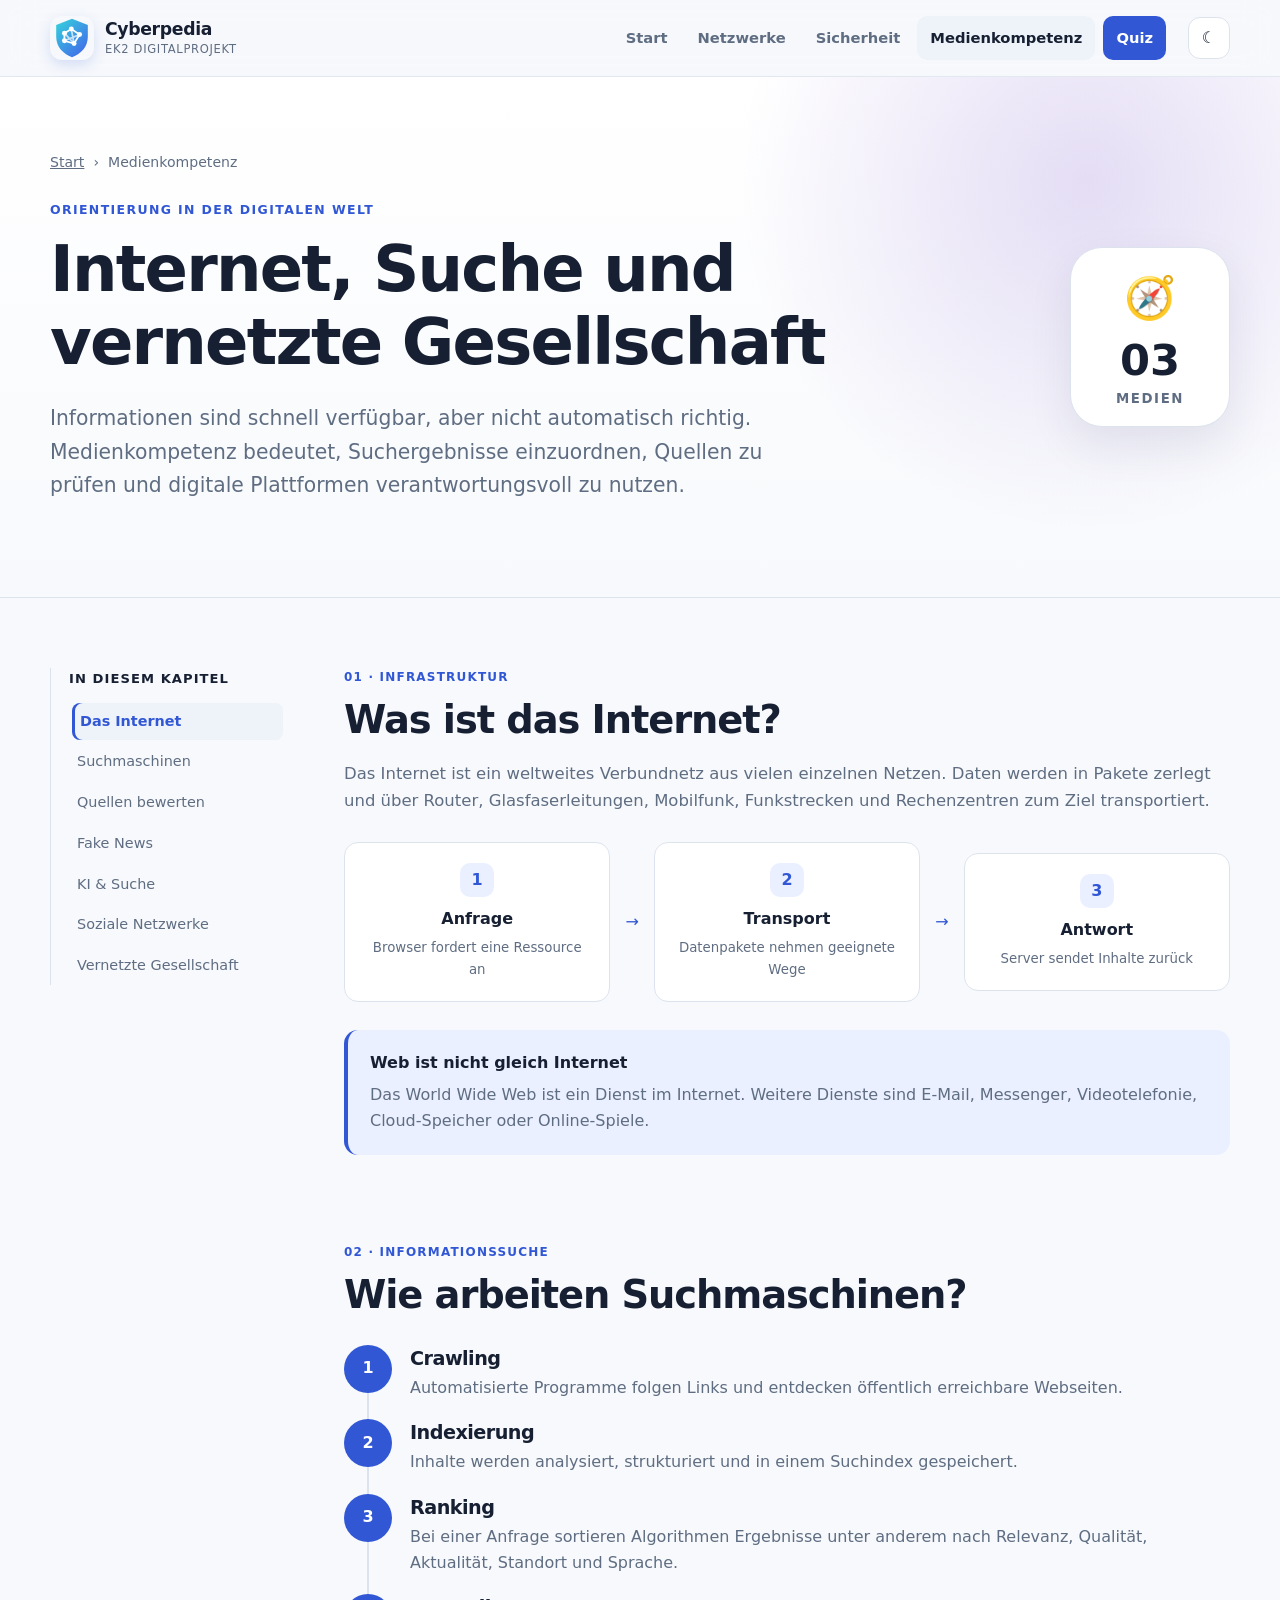
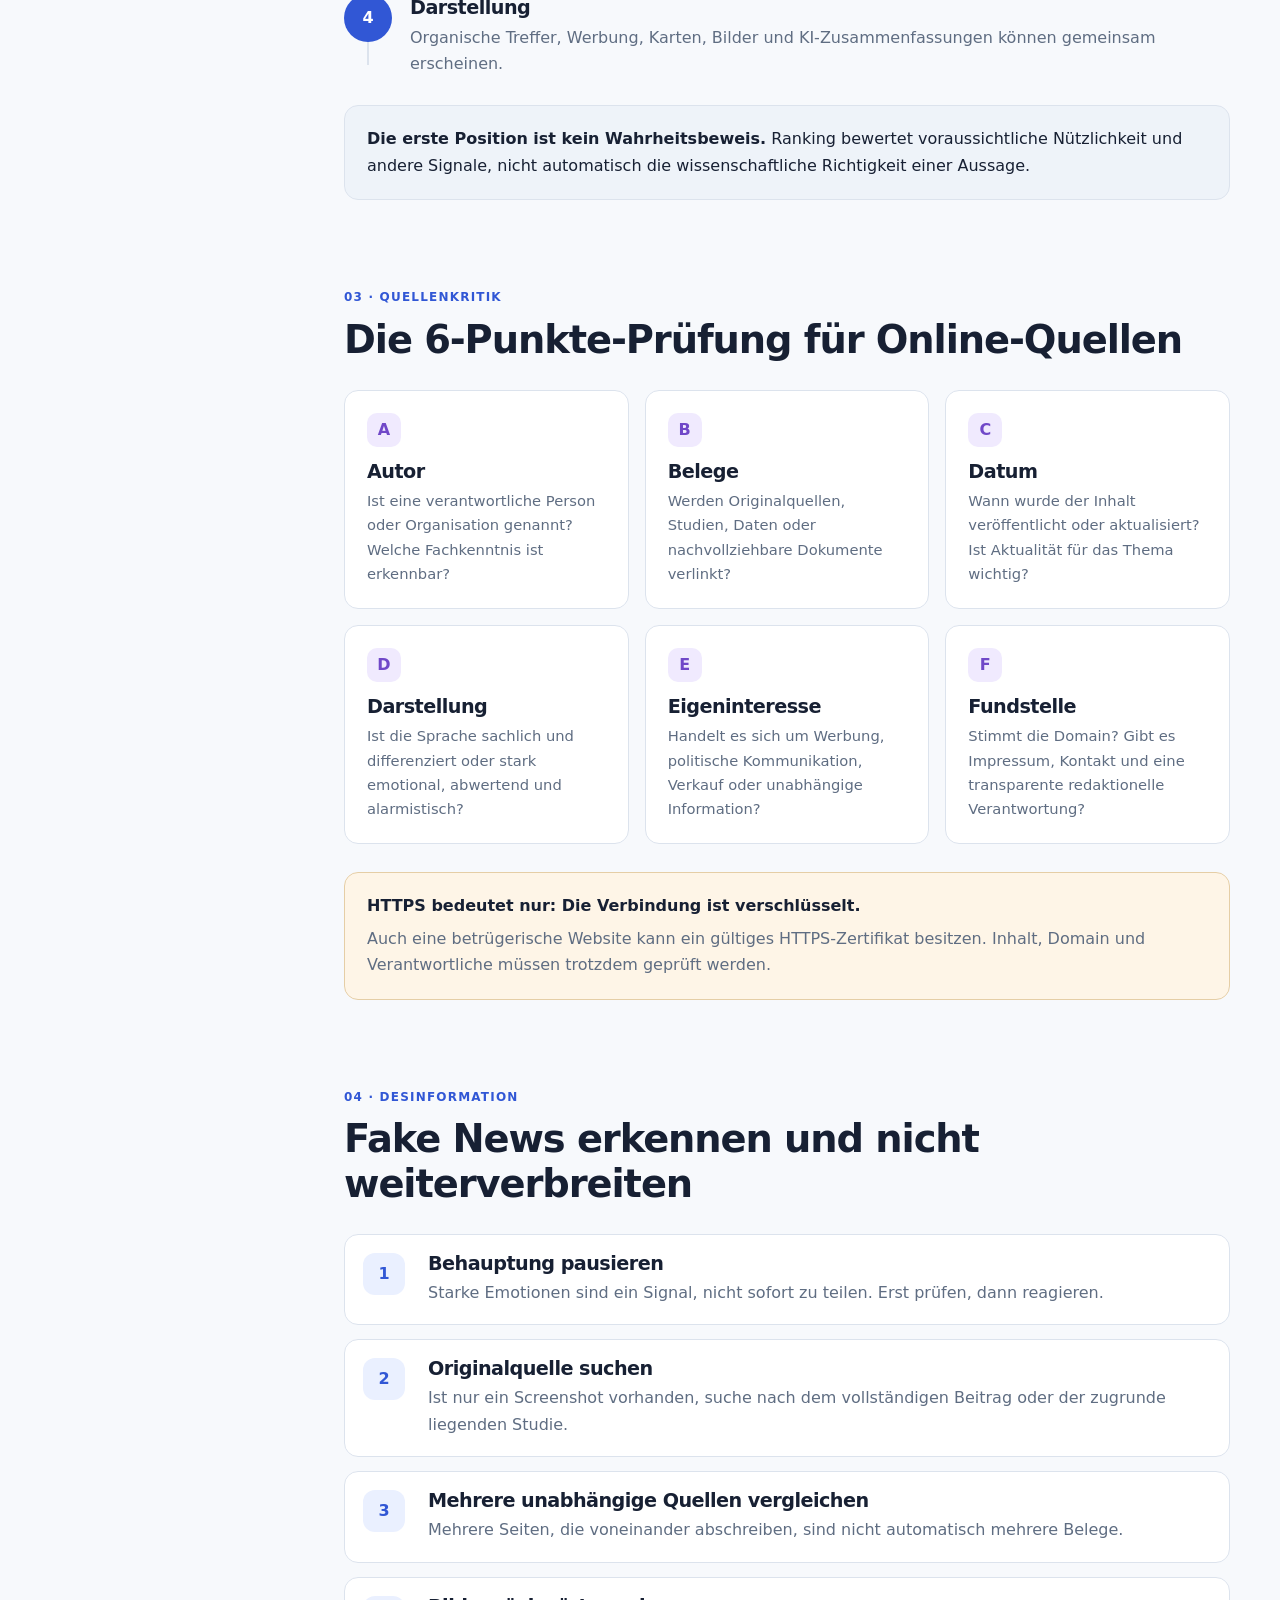
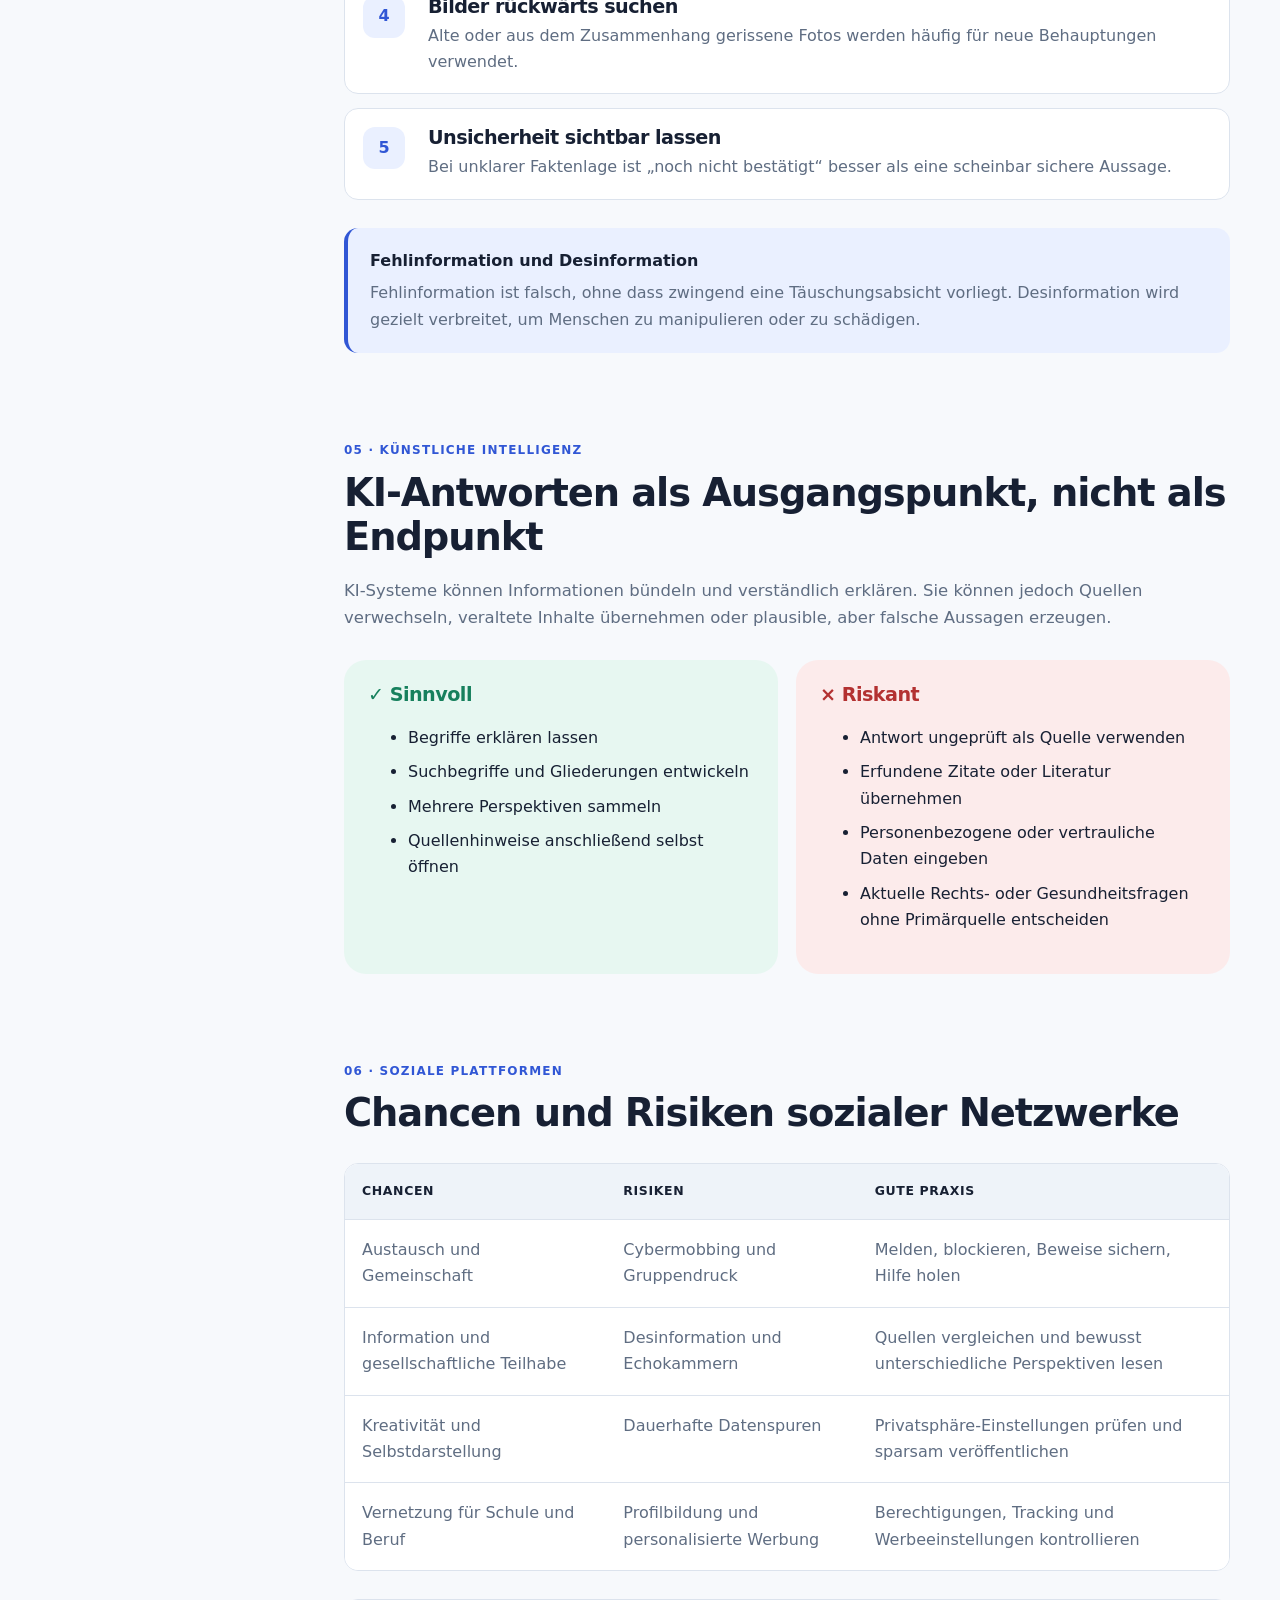
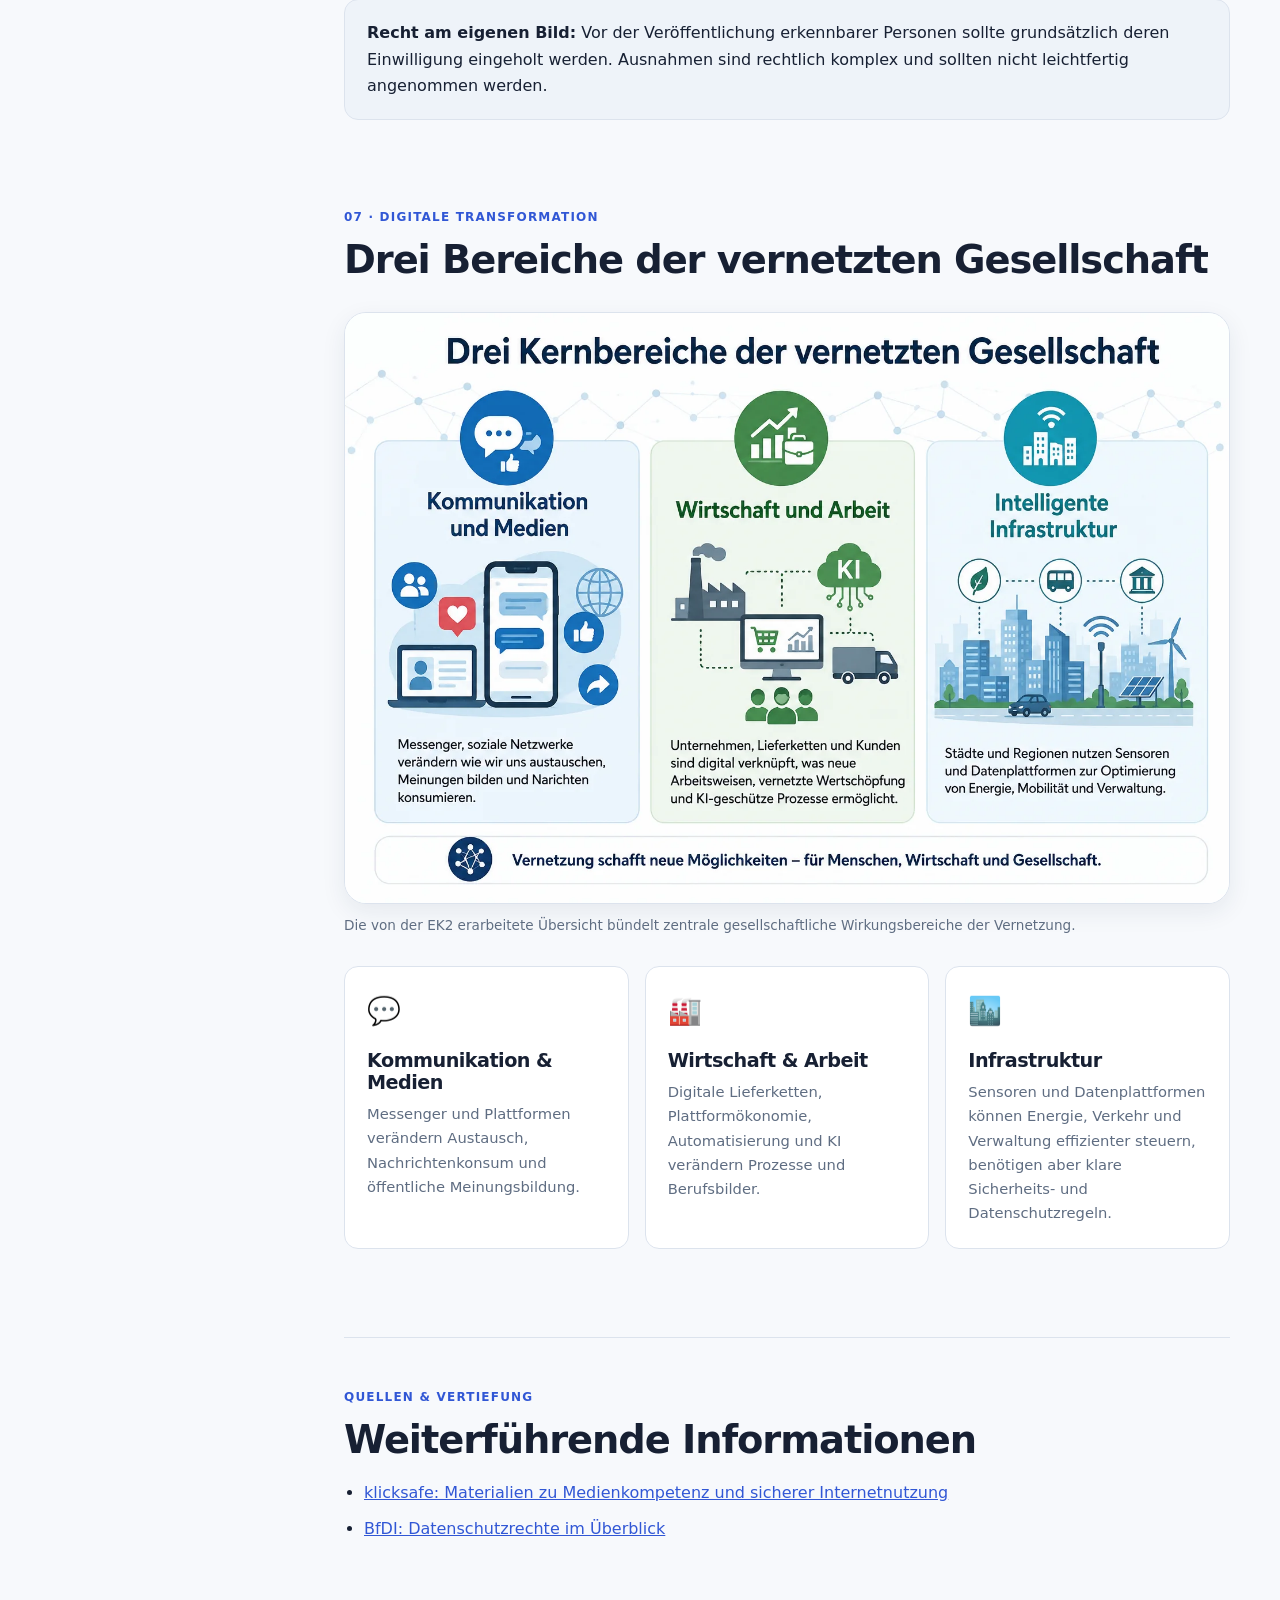
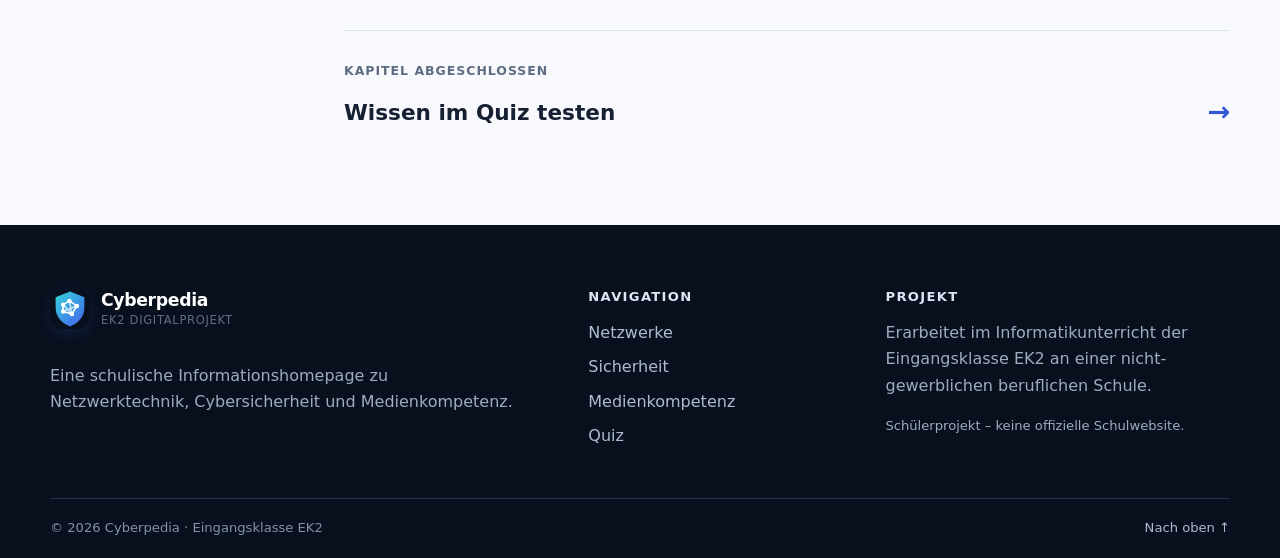
==== medienkompetenz.html @ 6022d5f8 "Cyberpedia EK2 veröffentlichen" ====
<!doctype html><html lang="de"><head><meta charset="utf-8"><meta name="viewport" content="width=device-width, initial-scale=1"><meta name="description" content="Internet und Medienkompetenz: Suchmaschinen verstehen, Quellen prüfen, Fake News erkennen und soziale Netzwerke reflektiert nutzen."><meta name="theme-color" content="#0b1020"><title>Internet & Medienkompetenz | Cyberpedia</title><link rel="canonical" href="https://jakobsawazki.github.io/Cyberpedia-EK2/medienkompetenz.html"><meta property="og:type" content="article"><meta property="og:title" content="Internet & Medienkompetenz | Cyberpedia"><meta property="og:description" content="Suchmaschinen verstehen, Quellen prüfen und digitale Plattformen reflektiert nutzen."><meta property="og:image" content="https://jakobsawazki.github.io/Cyberpedia-EK2/assets/cyberpedia-hero.webp"><meta name="twitter:card" content="summary_large_image"><link rel="icon" href="assets/logo.svg" type="image/svg+xml"><link rel="stylesheet" href="style.css"><script src="script.js" defer></script></head>
<body data-page="medien"><a class="skip-link" href="#main-content">Zum Inhalt springen</a><header class="site-header"><div class="container nav-wrap"><a class="brand" href="index.html" aria-label="Cyberpedia Startseite"><img src="assets/logo.svg" alt="" width="44" height="44"><span><strong>Cyberpedia</strong><small>EK2 Digitalprojekt</small></span></a><button class="nav-toggle" type="button" aria-expanded="false" aria-controls="main-nav"><span class="sr-only">Menü öffnen</span>☰</button><nav id="main-nav" class="main-nav" aria-label="Hauptnavigation"><a href="index.html" data-nav="home">Start</a><a href="netzwerke.html" data-nav="netzwerke">Netzwerke</a><a href="sicherheit.html" data-nav="sicherheit">Sicherheit</a><a href="medienkompetenz.html" data-nav="medien">Medienkompetenz</a><a class="nav-quiz" href="quiz.html" data-nav="quiz">Quiz</a></nav><button class="theme-toggle" type="button" aria-label="Darstellung wechseln" title="Hell/Dunkel umschalten">◐</button></div></header>
<main id="main-content"><section class="page-hero hero-media"><div class="container page-hero-grid"><div><p class="breadcrumbs"><a href="index.html">Start</a><span>›</span>Medienkompetenz</p><p class="eyebrow">Orientierung in der digitalen Welt</p><h1>Internet, Suche und vernetzte Gesellschaft</h1><p class="lead">Informationen sind schnell verfügbar, aber nicht automatisch richtig. Medienkompetenz bedeutet, Suchergebnisse einzuordnen, Quellen zu prüfen und digitale Plattformen verantwortungsvoll zu nutzen.</p></div><div class="chapter-badge" aria-hidden="true"><span>🧭</span><strong>03</strong><small>Medien</small></div></div></section>
<div class="container chapter-layout"><aside class="toc" aria-label="Inhaltsverzeichnis"><strong>In diesem Kapitel</strong><a href="#internet">Das Internet</a><a href="#suchmaschinen">Suchmaschinen</a><a href="#bewerten">Quellen bewerten</a><a href="#fakenews">Fake News</a><a href="#ki-suche">KI & Suche</a><a href="#netzwerke">Soziale Netzwerke</a><a href="#gesellschaft">Vernetzte Gesellschaft</a></aside>
<div class="chapter-content">
<section id="internet" class="content-section"><p class="section-number">01 · Infrastruktur</p><h2>Was ist das Internet?</h2><p>Das Internet ist ein weltweites Verbundnetz aus vielen einzelnen Netzen. Daten werden in Pakete zerlegt und über Router, Glasfaserleitungen, Mobilfunk, Funkstrecken und Rechenzentren zum Ziel transportiert.</p><div class="flow"><div><span>1</span><strong>Anfrage</strong><small>Browser fordert eine Ressource an</small></div><i>→</i><div><span>2</span><strong>Transport</strong><small>Datenpakete nehmen geeignete Wege</small></div><i>→</i><div><span>3</span><strong>Antwort</strong><small>Server sendet Inhalte zurück</small></div></div><div class="definition"><strong>Web ist nicht gleich Internet</strong><p>Das World Wide Web ist ein Dienst im Internet. Weitere Dienste sind E-Mail, Messenger, Videotelefonie, Cloud-Speicher oder Online-Spiele.</p></div></section>
<section id="suchmaschinen" class="content-section"><p class="section-number">02 · Informationssuche</p><h2>Wie arbeiten Suchmaschinen?</h2><div class="timeline"><article><span>1</span><div><h3>Crawling</h3><p>Automatisierte Programme folgen Links und entdecken öffentlich erreichbare Webseiten.</p></div></article><article><span>2</span><div><h3>Indexierung</h3><p>Inhalte werden analysiert, strukturiert und in einem Suchindex gespeichert.</p></div></article><article><span>3</span><div><h3>Ranking</h3><p>Bei einer Anfrage sortieren Algorithmen Ergebnisse unter anderem nach Relevanz, Qualität, Aktualität, Standort und Sprache.</p></div></article><article><span>4</span><div><h3>Darstellung</h3><p>Organische Treffer, Werbung, Karten, Bilder und KI-Zusammenfassungen können gemeinsam erscheinen.</p></div></article></div><div class="note"><strong>Die erste Position ist kein Wahrheitsbeweis.</strong> Ranking bewertet voraussichtliche Nützlichkeit und andere Signale, nicht automatisch die wissenschaftliche Richtigkeit einer Aussage.</div></section>
<section id="bewerten" class="content-section"><p class="section-number">03 · Quellenkritik</p><h2>Die 6‑Punkte-Prüfung für Online-Quellen</h2><div class="evaluation-grid"><article><span>A</span><h3>Autor</h3><p>Ist eine verantwortliche Person oder Organisation genannt? Welche Fachkenntnis ist erkennbar?</p></article><article><span>B</span><h3>Belege</h3><p>Werden Originalquellen, Studien, Daten oder nachvollziehbare Dokumente verlinkt?</p></article><article><span>C</span><h3>Datum</h3><p>Wann wurde der Inhalt veröffentlicht oder aktualisiert? Ist Aktualität für das Thema wichtig?</p></article><article><span>D</span><h3>Darstellung</h3><p>Ist die Sprache sachlich und differenziert oder stark emotional, abwertend und alarmistisch?</p></article><article><span>E</span><h3>Eigeninteresse</h3><p>Handelt es sich um Werbung, politische Kommunikation, Verkauf oder unabhängige Information?</p></article><article><span>F</span><h3>Fundstelle</h3><p>Stimmt die Domain? Gibt es Impressum, Kontakt und eine transparente redaktionelle Verantwortung?</p></article></div><div class="warning"><strong>HTTPS bedeutet nur: Die Verbindung ist verschlüsselt.</strong><p>Auch eine betrügerische Website kann ein gültiges HTTPS-Zertifikat besitzen. Inhalt, Domain und Verantwortliche müssen trotzdem geprüft werden.</p></div></section>
<section id="fakenews" class="content-section"><p class="section-number">04 · Desinformation</p><h2>Fake News erkennen und nicht weiterverbreiten</h2><div class="checklist numbered"><article><span>1</span><div><h3>Behauptung pausieren</h3><p>Starke Emotionen sind ein Signal, nicht sofort zu teilen. Erst prüfen, dann reagieren.</p></div></article><article><span>2</span><div><h3>Originalquelle suchen</h3><p>Ist nur ein Screenshot vorhanden, suche nach dem vollständigen Beitrag oder der zugrunde liegenden Studie.</p></div></article><article><span>3</span><div><h3>Mehrere unabhängige Quellen vergleichen</h3><p>Mehrere Seiten, die voneinander abschreiben, sind nicht automatisch mehrere Belege.</p></div></article><article><span>4</span><div><h3>Bilder rückwärts suchen</h3><p>Alte oder aus dem Zusammenhang gerissene Fotos werden häufig für neue Behauptungen verwendet.</p></div></article><article><span>5</span><div><h3>Unsicherheit sichtbar lassen</h3><p>Bei unklarer Faktenlage ist „noch nicht bestätigt“ besser als eine scheinbar sichere Aussage.</p></div></article></div><div class="definition"><strong>Fehlinformation und Desinformation</strong><p>Fehlinformation ist falsch, ohne dass zwingend eine Täuschungsabsicht vorliegt. Desinformation wird gezielt verbreitet, um Menschen zu manipulieren oder zu schädigen.</p></div></section>
<section id="ki-suche" class="content-section"><p class="section-number">05 · Künstliche Intelligenz</p><h2>KI-Antworten als Ausgangspunkt, nicht als Endpunkt</h2><p>KI-Systeme können Informationen bündeln und verständlich erklären. Sie können jedoch Quellen verwechseln, veraltete Inhalte übernehmen oder plausible, aber falsche Aussagen erzeugen.</p><div class="do-dont"><article class="do"><h3>✓ Sinnvoll</h3><ul><li>Begriffe erklären lassen</li><li>Suchbegriffe und Gliederungen entwickeln</li><li>Mehrere Perspektiven sammeln</li><li>Quellenhinweise anschließend selbst öffnen</li></ul></article><article class="dont"><h3>× Riskant</h3><ul><li>Antwort ungeprüft als Quelle verwenden</li><li>Erfundene Zitate oder Literatur übernehmen</li><li>Personenbezogene oder vertrauliche Daten eingeben</li><li>Aktuelle Rechts- oder Gesundheitsfragen ohne Primärquelle entscheiden</li></ul></article></div></section>
<section id="netzwerke" class="content-section"><p class="section-number">06 · Soziale Plattformen</p><h2>Chancen und Risiken sozialer Netzwerke</h2><div class="comparison-table-wrap"><table class="comparison-table"><thead><tr><th>Chancen</th><th>Risiken</th><th>Gute Praxis</th></tr></thead><tbody><tr><td>Austausch und Gemeinschaft</td><td>Cybermobbing und Gruppendruck</td><td>Melden, blockieren, Beweise sichern, Hilfe holen</td></tr><tr><td>Information und gesellschaftliche Teilhabe</td><td>Desinformation und Echokammern</td><td>Quellen vergleichen und bewusst unterschiedliche Perspektiven lesen</td></tr><tr><td>Kreativität und Selbstdarstellung</td><td>Dauerhafte Datenspuren</td><td>Privatsphäre-Einstellungen prüfen und sparsam veröffentlichen</td></tr><tr><td>Vernetzung für Schule und Beruf</td><td>Profilbildung und personalisierte Werbung</td><td>Berechtigungen, Tracking und Werbeeinstellungen kontrollieren</td></tr></tbody></table></div><div class="note"><strong>Recht am eigenen Bild:</strong> Vor der Veröffentlichung erkennbarer Personen sollte grundsätzlich deren Einwilligung eingeholt werden. Ausnahmen sind rechtlich komplex und sollten nicht leichtfertig angenommen werden.</div></section>
<section id="gesellschaft" class="content-section"><p class="section-number">07 · Digitale Transformation</p><h2>Drei Bereiche der vernetzten Gesellschaft</h2><figure class="content-image"><picture><source srcset="assets/kernbereiche.webp" type="image/webp"><img src="assets/kernbereiche.png" alt="Infografik zu Kommunikation und Medien, Wirtschaft und Arbeit sowie intelligenter Infrastruktur" width="1536" height="1024" loading="lazy"></picture><figcaption>Die von der EK2 erarbeitete Übersicht bündelt zentrale gesellschaftliche Wirkungsbereiche der Vernetzung.</figcaption></figure><div class="info-grid three"><article class="info-card"><span>💬</span><h3>Kommunikation & Medien</h3><p>Messenger und Plattformen verändern Austausch, Nachrichtenkonsum und öffentliche Meinungsbildung.</p></article><article class="info-card"><span>🏭</span><h3>Wirtschaft & Arbeit</h3><p>Digitale Lieferketten, Plattformökonomie, Automatisierung und KI verändern Prozesse und Berufsbilder.</p></article><article class="info-card"><span>🏙️</span><h3>Infrastruktur</h3><p>Sensoren und Datenplattformen können Energie, Verkehr und Verwaltung effizienter steuern, benötigen aber klare Sicherheits- und Datenschutzregeln.</p></article></div></section>
<section class="content-section sources-section"><p class="section-number">Quellen & Vertiefung</p><h2>Weiterführende Informationen</h2><ul class="source-list"><li><a href="https://www.klicksafe.de/" target="_blank" rel="noopener">klicksafe: Materialien zu Medienkompetenz und sicherer Internetnutzung</a></li><li><a href="https://www.bfdi.bund.de/DE/Buerger/Basiswissen/Betroffenenrechte/BetroffenenRechte_node.html" target="_blank" rel="noopener">BfDI: Datenschutzrechte im Überblick</a></li></ul></section>
<nav class="chapter-next" aria-label="Lernabschluss"><span>Kapitel abgeschlossen</span><a href="quiz.html"><strong>Wissen im Quiz testen</strong><b>→</b></a></nav>
</div></div></main>
<footer class="site-footer"><div class="container footer-grid"><div><a class="brand footer-brand" href="index.html"><img src="assets/logo.svg" alt="" width="40" height="40"><span><strong>Cyberpedia</strong><small>EK2 Digitalprojekt</small></span></a><p>Eine schulische Informationshomepage zu Netzwerktechnik, Cybersicherheit und Medienkompetenz.</p></div><div><h2>Navigation</h2><a href="netzwerke.html">Netzwerke</a><a href="sicherheit.html">Sicherheit</a><a href="medienkompetenz.html">Medienkompetenz</a><a href="quiz.html">Quiz</a></div><div><h2>Projekt</h2><p>Erarbeitet im Informatikunterricht der Eingangsklasse EK2 an einer nicht-gewerblichen beruflichen Schule.</p><p class="footer-note">Schülerprojekt – keine offizielle Schulwebsite.</p></div></div><div class="container footer-bottom"><span>© 2026 Cyberpedia · Eingangsklasse EK2</span><a href="#main-content">Nach oben ↑</a></div></footer></body></html>
---- style.css ----
:root {
  color-scheme: light;
  --bg: #f7f9fc;
  --surface: #ffffff;
  --surface-2: #eef3f9;
  --surface-3: #e5ebf4;
  --text: #172033;
  --muted: #5f6d82;
  --line: #dce3ed;
  --brand: #3157d5;
  --brand-2: #18a7b5;
  --brand-soft: #eaf0ff;
  --green: #16805d;
  --green-soft: #e7f7f1;
  --violet: #7048c8;
  --violet-soft: #f0eafe;
  --orange: #b35b0d;
  --red: #b33131;
  --shadow: 0 18px 45px rgba(31, 48, 82, .09);
  --shadow-sm: 0 8px 24px rgba(31, 48, 82, .08);
  --shadow-lg: 0 30px 80px rgba(22, 39, 76, .18);
  --radius: 22px;
  --radius-sm: 14px;
  --container: 1180px;
  --ease-out: cubic-bezier(.2, .8, .2, 1);
}

:root[data-theme="dark"] {
  color-scheme: dark;
  --bg: #0c1220;
  --surface: #121b2c;
  --surface-2: #172235;
  --surface-3: #223047;
  --text: #edf3ff;
  --muted: #a9b6ca;
  --line: #2b3950;
  --brand: #7f9cff;
  --brand-2: #5ad5dc;
  --brand-soft: #1e2a50;
  --green: #64d2a8;
  --green-soft: #15372f;
  --violet: #bb9cf7;
  --violet-soft: #2f2451;
  --orange: #f0a757;
  --red: #ff8585;
  --shadow: 0 18px 45px rgba(0, 0, 0, .22);
  --shadow-sm: 0 8px 24px rgba(0, 0, 0, .18);
  --shadow-lg: 0 30px 80px rgba(0, 0, 0, .38);
}

* { box-sizing: border-box; }
html { scroll-behavior: smooth; scroll-padding-top: 96px; }
body { margin: 0; overflow-x: hidden; font-family: Inter, ui-sans-serif, system-ui, -apple-system, BlinkMacSystemFont, "Segoe UI", sans-serif; background: var(--bg); color: var(--text); line-height: 1.65; }
::selection { background: color-mix(in srgb, var(--brand) 24%, transparent); }
img { max-width: 100%; height: auto; }
a { color: var(--brand); }
button, input, select { font: inherit; }
button { color: inherit; }
:where(a, button, input, select):focus-visible { outline: 3px solid color-mix(in srgb, var(--brand) 55%, white); outline-offset: 3px; }
.container { width: min(calc(100% - 40px), var(--container)); margin-inline: auto; }
.sr-only { position: absolute; width: 1px; height: 1px; padding: 0; margin: -1px; overflow: hidden; clip: rect(0, 0, 0, 0); white-space: nowrap; border: 0; }
.skip-link { position: fixed; left: 16px; top: 12px; z-index: 1000; background: var(--text); color: var(--bg); padding: 10px 14px; border-radius: 9px; transform: translateY(-160%); transition: transform .2s; }
.skip-link:focus { transform: translateY(0); }

.site-header { position: sticky; top: 0; z-index: 50; background: color-mix(in srgb, var(--bg) 86%, transparent); backdrop-filter: blur(16px); border-bottom: 1px solid color-mix(in srgb, var(--line) 78%, transparent); transition: box-shadow .3s var(--ease-out), background .3s; }
.site-header.scrolled { background: color-mix(in srgb, var(--bg) 94%, transparent); box-shadow: 0 8px 30px rgba(18, 33, 64, .08); }
.nav-wrap { min-height: 76px; display: flex; align-items: center; gap: 22px; }
.brand { display: inline-flex; align-items: center; gap: 11px; color: var(--text); text-decoration: none; flex-shrink: 0; }
.brand img { border-radius: 12px; box-shadow: 0 5px 14px rgba(49, 87, 213, .18); transition: transform .35s var(--ease-out), box-shadow .35s; }
.brand:hover img { transform: rotate(-5deg) scale(1.07); box-shadow: 0 9px 22px rgba(49, 87, 213, .28); }
.brand span { display: grid; line-height: 1.08; }
.brand strong { font-size: 1.08rem; letter-spacing: -.02em; }
.brand small { color: var(--muted); margin-top: 4px; font-size: .72rem; letter-spacing: .06em; text-transform: uppercase; }
.main-nav { margin-left: auto; display: flex; align-items: center; gap: 4px; }
.main-nav a { color: var(--muted); text-decoration: none; font-weight: 700; font-size: .92rem; padding: 10px 13px; border-radius: 10px; transition: color .2s, background .2s, transform .2s var(--ease-out); }
.main-nav a:hover { transform: translateY(-1px); }
.main-nav a:hover, .main-nav a.active { background: var(--surface-2); color: var(--text); }
.main-nav .nav-quiz { background: var(--brand); color: white; margin-left: 4px; }
.main-nav .nav-quiz:hover, .main-nav .nav-quiz.active { background: color-mix(in srgb, var(--brand) 86%, black); color: white; }
.theme-toggle, .nav-toggle { width: 42px; height: 42px; border: 1px solid var(--line); background: var(--surface); border-radius: 12px; cursor: pointer; display: grid; place-items: center; transition: transform .22s var(--ease-out), border-color .22s, box-shadow .22s; }
.theme-toggle:hover, .nav-toggle:hover { border-color: var(--brand); transform: translateY(-2px) rotate(3deg); box-shadow: var(--shadow-sm); }
.nav-toggle { display: none; }
.reading-progress { position: fixed; inset: 0 0 auto; height: 3px; z-index: 100; pointer-events: none; background: transparent; }
.reading-progress span { display: block; width: 0; height: 100%; background: linear-gradient(90deg, var(--brand-2), var(--brand), var(--violet)); box-shadow: 0 0 10px color-mix(in srgb, var(--brand) 55%, transparent); }

.hero { position: relative; overflow: hidden; padding: 92px 0 86px; background: radial-gradient(circle at 75% 30%, color-mix(in srgb, var(--brand-2) 17%, transparent), transparent 34%), radial-gradient(circle at 18% 15%, color-mix(in srgb, var(--brand) 14%, transparent), transparent 30%); }
.hero::after { content: ""; position: absolute; inset: auto -8% -200px; height: 310px; background: var(--surface); border-radius: 50% 50% 0 0 / 22% 22% 0 0; opacity: .55; pointer-events: none; }
.hero-grid { display: grid; grid-template-columns: 1.1fr .9fr; gap: 70px; align-items: center; position: relative; z-index: 1; }
.eyebrow { margin: 0 0 12px; color: var(--brand); font-weight: 800; text-transform: uppercase; letter-spacing: .11em; font-size: .78rem; }
h1, h2, h3 { line-height: 1.15; margin-top: 0; letter-spacing: -.028em; }
h1 { font-size: clamp(2.65rem, 5vw, 5.2rem); margin-bottom: 22px; }
h2 { font-size: clamp(2rem, 3.3vw, 3.35rem); margin-bottom: 18px; }
h3 { font-size: 1.2rem; }
.lead { font-size: clamp(1.08rem, 1.7vw, 1.27rem); color: var(--muted); max-width: 720px; }
.button-row { display: flex; flex-wrap: wrap; gap: 12px; margin-top: 30px; }
.button-row.centered { justify-content: center; }
.button { position: relative; isolation: isolate; overflow: hidden; display: inline-flex; align-items: center; justify-content: center; min-height: 48px; padding: 12px 20px; border-radius: 12px; border: 1px solid transparent; text-decoration: none; font-weight: 800; cursor: pointer; transition: transform .25s var(--ease-out), box-shadow .25s, background .25s, border-color .25s; }
.button::before { content: ""; position: absolute; inset: -2px; z-index: 0; pointer-events: none; background: linear-gradient(110deg, transparent 25%, rgba(255,255,255,.32) 45%, transparent 65%); transform: translateX(-120%); transition: transform .65s var(--ease-out); }
.button:hover { transform: translateY(-3px) scale(1.015); }
.button:hover::before { transform: translateX(120%); }
.button.primary { background: var(--brand); color: white; box-shadow: 0 10px 24px color-mix(in srgb, var(--brand) 25%, transparent); }
.button.primary:hover { box-shadow: 0 16px 34px color-mix(in srgb, var(--brand) 34%, transparent); }
.button.secondary { background: var(--surface); color: var(--text); border-color: var(--line); }
.button.secondary:hover { border-color: color-mix(in srgb, var(--brand) 50%, var(--line)); box-shadow: var(--shadow-sm); }
.button.large { min-width: 220px; min-height: 54px; }
.hero-facts { display: flex; gap: 24px; list-style: none; padding: 0; margin: 40px 0 0; }
.hero-facts li { display: grid; border-left: 2px solid var(--line); padding-left: 14px; }
.hero-facts strong { font-size: 1.45rem; }
.hero-facts span { color: var(--muted); font-size: .82rem; }
.hero-photo { min-height: 500px; aspect-ratio: 4 / 5; position: relative; margin: 0; border-radius: 34px; overflow: visible; background: #0d1730; box-shadow: var(--shadow-lg); transform: rotate(1.5deg); }
.hero-photo::before { content: ""; position: absolute; inset: 12px -12px -12px 12px; z-index: -1; border-radius: inherit; border: 1px solid color-mix(in srgb, var(--brand) 28%, var(--line)); }
.hero-photo img { width: 100%; height: 100%; display: block; object-fit: cover; object-position: 61% center; border-radius: inherit; filter: saturate(.92) contrast(1.03); transition: transform .8s var(--ease-out), filter .5s; }
.hero-photo:hover img { transform: scale(1.035); filter: saturate(1) contrast(1.04); }
.photo-glow { position: absolute; inset: 0; border-radius: inherit; background: linear-gradient(180deg, transparent 56%, rgba(7, 17, 38, .72)), linear-gradient(90deg, rgba(14, 29, 66, .22), transparent 45%); pointer-events: none; }
.visual-card { position: absolute; z-index: 3; background: color-mix(in srgb, var(--surface) 91%, transparent); backdrop-filter: blur(13px); border: 1px solid color-mix(in srgb, white 32%, var(--line)); border-radius: 14px; padding: 12px 16px; font-weight: 800; box-shadow: var(--shadow-sm); display: flex; align-items: center; gap: 8px; animation: float-card 5s var(--ease-out) infinite; }
.visual-card span { font-size: 1.3rem; }
.card-wifi { top: 34px; left: -34px; }.card-lock { right: -34px; top: 43%; animation-delay: -1.8s; }.card-search { bottom: 30px; left: 24px; animation-delay: -3.4s; }
@keyframes float-card { 0%, 100% { transform: translateY(0) rotate(-1deg); } 50% { transform: translateY(-9px) rotate(1deg); } }

.section { padding: 88px 0; }
.section-muted { background: var(--surface-2); }
.section-heading { max-width: 760px; margin-bottom: 38px; }
.section-heading > p:last-child { color: var(--muted); font-size: 1.06rem; }
.section-heading.compact { max-width: none; }
.feature-grid { display: grid; grid-template-columns: repeat(3, 1fr); gap: 22px; }
.feature-card { position: relative; overflow: hidden; min-height: 330px; display: flex; flex-direction: column; padding: 28px; background: var(--surface); border: 1px solid var(--line); border-radius: var(--radius); color: var(--text); text-decoration: none; box-shadow: var(--shadow-sm); transition: transform .32s var(--ease-out), box-shadow .32s, border-color .32s; }
.feature-card::before { content: ""; position: absolute; width: 160px; height: 160px; border-radius: 50%; right: -70px; top: -75px; background: var(--card-soft); }
.feature-card::after { content: ""; position: absolute; inset: 0; background: linear-gradient(120deg, transparent 30%, color-mix(in srgb, var(--card-accent) 8%, transparent), transparent 70%); transform: translateX(-100%); transition: transform .7s var(--ease-out); pointer-events: none; }
.feature-card:hover { transform: translateY(-9px); box-shadow: var(--shadow-lg); border-color: var(--card-accent); }
.feature-card:hover::after { transform: translateX(100%); }
.accent-blue { --card-accent: var(--brand); --card-soft: var(--brand-soft); }.accent-green { --card-accent: var(--green); --card-soft: var(--green-soft); }.accent-violet { --card-accent: var(--violet); --card-soft: var(--violet-soft); }
.feature-icon { width: 58px; height: 58px; border-radius: 16px; display: grid; place-items: center; font-size: 1.75rem; background: var(--card-soft); margin-bottom: 34px; transition: transform .35s var(--ease-out); }
.feature-card:hover .feature-icon { transform: rotate(-6deg) scale(1.1); }
.card-kicker { color: var(--card-accent); font-weight: 800; text-transform: uppercase; font-size: .72rem; letter-spacing: .08em; margin: 0 0 8px; }
.feature-card h3 { font-size: 1.55rem; margin-bottom: 12px; }
.feature-card p:not(.card-kicker) { color: var(--muted); }
.card-link { margin-top: auto; font-weight: 800; color: var(--card-accent); transition: transform .3s var(--ease-out); }
.feature-card:hover .card-link { transform: translateX(6px); }
.split-grid { display: grid; grid-template-columns: 1.25fr .75fr; gap: 60px; align-items: center; }
.steps { list-style: none; margin: 34px 0 0; padding: 0; display: grid; gap: 24px; }
.steps li { display: grid; grid-template-columns: 58px 1fr; gap: 18px; align-items: start; }
.steps li > span { width: 50px; height: 50px; display: grid; place-items: center; border-radius: 14px; background: var(--surface); color: var(--brand); font-weight: 900; box-shadow: var(--shadow-sm); }
.steps strong { font-size: 1.05rem; }
.steps p { margin: 4px 0 0; color: var(--muted); }
.callout { background: linear-gradient(145deg, var(--brand), #183eaa); color: white; padding: 34px; border-radius: var(--radius); box-shadow: 0 24px 55px rgba(49, 87, 213, .24); }
.callout-icon { font-size: 2rem; }.callout h3 { font-size: 1.7rem; margin: 18px 0 12px; }.callout p { color: rgba(255,255,255,.84); }.callout a { color: white; font-weight: 800; }
.search-field { max-width: 670px; display: flex; gap: 10px; align-items: center; background: var(--surface); border: 1px solid var(--line); border-radius: 15px; padding: 0 16px; box-shadow: var(--shadow-sm); margin-bottom: 26px; }
.search-field input { width: 100%; height: 54px; border: 0; outline: 0; background: transparent; color: var(--text); }
.glossary-grid { display: grid; grid-template-columns: repeat(3, 1fr); gap: 18px; }
.glossary-card { background: var(--surface); border: 1px solid var(--line); border-radius: var(--radius-sm); padding: 22px; transition: transform .28s var(--ease-out), border-color .28s, box-shadow .28s; }
.glossary-card:hover { transform: translateY(-4px); border-color: color-mix(in srgb, var(--brand) 42%, var(--line)); box-shadow: var(--shadow-sm); }
.glossary-card h3 { margin-bottom: 8px; }.glossary-card p { margin: 0; color: var(--muted); font-size: .93rem; }
.empty-state { color: var(--muted); }

.page-hero { padding: 74px 0; border-bottom: 1px solid var(--line); background: radial-gradient(circle at 85% 20%, var(--hero-soft), transparent 30%), linear-gradient(180deg, var(--surface), var(--bg)); }
.hero-network { --hero-soft: color-mix(in srgb, var(--brand-2) 18%, transparent); }.hero-security { --hero-soft: color-mix(in srgb, var(--green) 18%, transparent); }.hero-media { --hero-soft: color-mix(in srgb, var(--violet) 18%, transparent); }
.page-hero-grid { display: grid; grid-template-columns: 1fr auto; gap: 40px; align-items: center; }
.page-hero h1 { font-size: clamp(2.45rem, 5vw, 4.7rem); max-width: 920px; }
.breadcrumbs { display: flex; align-items: center; gap: 9px; color: var(--muted); font-size: .88rem; margin: 0 0 26px; }.breadcrumbs a { color: var(--muted); }
.chapter-badge { width: 160px; height: 180px; background: var(--surface); border: 1px solid var(--line); border-radius: 32px; box-shadow: var(--shadow); display: grid; place-items: center; align-content: center; }
.chapter-badge span { font-size: 2.6rem; }.chapter-badge strong { font-size: 2.7rem; line-height: 1; margin: 6px 0; }.chapter-badge small { color: var(--muted); text-transform: uppercase; letter-spacing: .12em; font-weight: 800; }
.chapter-layout { display: grid; grid-template-columns: 230px minmax(0, 1fr); gap: 64px; padding-top: 70px; padding-bottom: 90px; }
.toc { position: sticky; top: 108px; align-self: start; display: grid; gap: 3px; border-left: 1px solid var(--line); padding-left: 18px; }
.toc strong { margin-bottom: 10px; font-size: .82rem; text-transform: uppercase; letter-spacing: .08em; }
.toc a { color: var(--muted); text-decoration: none; padding: 7px 8px; border-radius: 8px; font-size: .9rem; transition: color .2s, background .2s, transform .2s var(--ease-out); }.toc a:hover, .toc a.active { color: var(--brand); background: var(--surface-2); transform: translateX(3px); }.toc a.active { font-weight: 800; box-shadow: inset 3px 0 0 var(--brand); }
.chapter-content { min-width: 0; }
.content-section { margin-bottom: 88px; }
.content-section > p:not(.section-number), .content-section > .lead { color: var(--muted); font-size: 1.03rem; }
.content-section h2 { font-size: clamp(1.85rem, 3vw, 3rem); }
.section-number { color: var(--brand); text-transform: uppercase; letter-spacing: .1em; font-size: .75rem; font-weight: 900; margin: 0 0 10px; }
.subheading { margin-top: 34px; }
.info-grid { display: grid; gap: 16px; margin-top: 28px; }.info-grid.three { grid-template-columns: repeat(3, 1fr); }
.info-card { background: var(--surface); border: 1px solid var(--line); border-radius: var(--radius-sm); padding: 22px; transition: transform .28s var(--ease-out), box-shadow .28s, border-color .28s; }.info-card:hover { transform: translateY(-4px); box-shadow: var(--shadow-sm); border-color: color-mix(in srgb, var(--brand) 35%, var(--line)); }.info-card > span { font-size: 1.7rem; }.info-card h3 { margin: 16px 0 8px; }.info-card p { margin: 0; color: var(--muted); font-size: .92rem; }
.definition, .note, .warning { margin-top: 28px; border-radius: var(--radius-sm); padding: 20px 22px; }
.definition { background: var(--brand-soft); border-left: 4px solid var(--brand); }.note { background: var(--surface-2); border: 1px solid var(--line); }.warning { background: color-mix(in srgb, #f5a623 11%, var(--surface)); border: 1px solid color-mix(in srgb, #f5a623 35%, var(--line)); }
.definition p, .note p, .warning p { margin: 6px 0 0; color: var(--muted); }
.comparison-table-wrap { overflow-x: auto; margin-top: 28px; border: 1px solid var(--line); border-radius: var(--radius-sm); }
.comparison-table { width: 100%; border-collapse: collapse; background: var(--surface); min-width: 720px; }
.comparison-table th, .comparison-table td { padding: 17px; border-bottom: 1px solid var(--line); text-align: left; vertical-align: top; }.comparison-table th { background: var(--surface-2); font-size: .78rem; text-transform: uppercase; letter-spacing: .05em; }.comparison-table tr:last-child td { border-bottom: 0; }.comparison-table td { color: var(--muted); }.comparison-table td strong { color: var(--text); display: block; }.comparison-table td small { display: block; margin-top: 3px; }
.material-list { display: grid; gap: 12px; margin-top: 28px; }.material-list article { display: grid; grid-template-columns: 82px 1fr; gap: 18px; padding: 18px; background: var(--surface); border: 1px solid var(--line); border-radius: var(--radius-sm); }.material-list h3 { margin-bottom: 6px; }.material-list p { margin: 0; color: var(--muted); }
.level { align-self: start; text-align: center; padding: 6px 8px; border-radius: 999px; font-weight: 900; text-transform: uppercase; font-size: .68rem; }.level-low { background: var(--green-soft); color: var(--green); }.level-mid { background: color-mix(in srgb, #f6b73c 18%, var(--surface)); color: var(--orange); }.level-high { background: color-mix(in srgb, #e35656 14%, var(--surface)); color: var(--red); }

.simulator-card { background: var(--surface); border: 1px solid var(--line); border-radius: var(--radius); padding: 30px; box-shadow: var(--shadow); }
.sim-header { display: flex; justify-content: space-between; gap: 20px; align-items: start; margin-bottom: 26px; }.sim-header h2 { margin-bottom: 8px; }.sim-header p:last-child { color: var(--muted); margin-bottom: 0; }.sim-label { background: var(--green-soft); color: var(--green); padding: 7px 11px; border-radius: 999px; font-size: .72rem; font-weight: 900; white-space: nowrap; }
.sim-grid { display: grid; grid-template-columns: 350px 1fr; gap: 28px; }.sim-controls-panel { background: var(--surface-2); border-radius: var(--radius-sm); padding: 20px; display: grid; gap: 18px; }.sim-controls-panel label, .range-grid label { display: grid; gap: 8px; font-weight: 800; font-size: .9rem; }.sim-controls-panel select, .range-grid select { width: 100%; border: 1px solid var(--line); background: var(--surface); color: var(--text); border-radius: 10px; padding: 10px 12px; }.sim-controls-panel input[type="range"], .range-grid input[type="range"] { width: 100%; accent-color: var(--brand); }.sim-controls-panel output, .range-grid output { color: var(--brand); font-weight: 900; }
.sim-result-list { display: grid; border-top: 1px solid var(--line); padding-top: 12px; }.sim-result-list div { display: flex; justify-content: space-between; gap: 12px; padding: 9px 0; }.sim-result-list span { color: var(--muted); }.quality { padding: 2px 8px; border-radius: 999px; font-size: .8rem; }.quality.excellent, .quality.good { color: var(--green); background: var(--green-soft); }.quality.fair { color: var(--orange); background: color-mix(in srgb, #f6b73c 16%, var(--surface)); }.quality.bad { color: var(--red); background: color-mix(in srgb, #e35656 14%, var(--surface)); }
.signal-stage { min-height: 350px; position: relative; border-radius: var(--radius-sm); overflow: hidden; background: linear-gradient(180deg, #d9ebf8 0 62%, #c9dec7 62%); display: flex; align-items: center; justify-content: space-between; padding: 48px; }
:root[data-theme="dark"] .signal-stage { background: linear-gradient(180deg, #182c43 0 62%, #1d372e 62%); }
.router-node, .device-node { position: relative; z-index: 3; display: grid; place-items: center; gap: 4px; }.router-node span, .device-node span { font-size: 3rem; }.router-node small, .device-node small { background: rgba(255,255,255,.82); color: #172033; padding: 3px 8px; border-radius: 999px; font-weight: 800; }
.wave-lines { position: absolute; left: 82px; top: 50%; width: 48%; height: 170px; transform: translateY(-50%); }.wave-lines i { position: absolute; left: 0; top: 50%; border: 3px solid rgba(49,87,213,.35); border-left: 0; border-top-color: transparent; border-bottom-color: transparent; border-radius: 50%; transform: translateY(-50%); animation: pulse-wave 2.3s infinite; }.wave-lines i:nth-child(1){width:60px;height:70px}.wave-lines i:nth-child(2){width:110px;height:110px;animation-delay:.25s}.wave-lines i:nth-child(3){width:170px;height:145px;animation-delay:.5s}.wave-lines i:nth-child(4){width:240px;height:175px;animation-delay:.75s}
@keyframes pulse-wave { 50% { opacity: .35; } }
.wall { width: 58px; height: 240px; position: absolute; left: 53%; top: 50%; transform: translate(-50%,-50%); z-index: 2; border-radius: 5px; display: grid; place-items: center; box-shadow: 0 10px 22px rgba(0,0,0,.14); }.wall span { transform: rotate(-90deg); color: white; font-size: .7rem; text-transform: uppercase; letter-spacing: .12em; font-weight: 900; }.wall-none { opacity: 0; }.wall-wood { background: repeating-linear-gradient(90deg,#a56b3b 0 10px,#bd8350 10px 20px); }.wall-brick { background: repeating-linear-gradient(0deg,#b95c45 0 17px,#e7b1a3 17px 20px); }.wall-concrete { background: #777f89; }.wall-water { background: rgba(38,151,205,.75); }.wall-metal { background: linear-gradient(90deg,#6d7783,#c3ccd3,#646e78); }
.signal-meter { position: absolute; right: 46px; top: 38px; display: flex; align-items: end; gap: 4px; height: 42px; }.signal-meter b { width: 7px; background: var(--green); border-radius: 3px 3px 0 0; transition: opacity .2s, background .2s; }.signal-meter b:nth-child(1){height:10px}.signal-meter b:nth-child(2){height:20px}.signal-meter b:nth-child(3){height:30px}.signal-meter b:nth-child(4){height:40px}
.checklist { display: grid; gap: 14px; margin-top: 28px; }.checklist article { display: grid; grid-template-columns: 48px 1fr; gap: 17px; padding: 18px; background: var(--surface); border: 1px solid var(--line); border-radius: var(--radius-sm); }.checklist article > span { width: 42px; height: 42px; display: grid; place-items: center; background: var(--brand-soft); color: var(--brand); border-radius: 12px; font-weight: 900; }.checklist h3 { margin-bottom: 5px; }.checklist p { color: var(--muted); margin: 0; }
.versus-grid { display: grid; grid-template-columns: 1fr 1fr; gap: 20px; margin-top: 28px; }.versus-card { padding: 28px; border-radius: var(--radius); border: 1px solid var(--line); background: var(--surface); }.versus-card.copper { border-top: 5px solid #b56f2b; }.versus-card.fiber { border-top: 5px solid var(--brand-2); }.versus-icon { font-size: 2rem; }.versus-card ul { color: var(--muted); padding-left: 20px; }.versus-card li { margin: 8px 0; }
.range-grid { display: grid; grid-template-columns: 1fr 1fr 1fr; gap: 18px; padding: 20px; border-radius: var(--radius-sm); background: var(--surface-2); }.result-compare { display: grid; grid-template-columns: 1fr 1fr; gap: 18px; margin-top: 20px; }.result-compare article { border: 1px solid var(--line); border-radius: var(--radius-sm); padding: 22px; }.result-title { display: flex; gap: 10px; align-items: center; }.result-title span { font-size: 1.5rem; }.result-title h3 { margin: 0; }.result-compare dl { margin: 18px 0 0; }.result-compare dl div { display: flex; justify-content: space-between; gap: 15px; padding: 10px 0; border-top: 1px solid var(--line); }.result-compare dt { color: var(--muted); }.result-compare dd { margin: 0; font-weight: 900; text-align: right; }
.threat-grid { display: grid; grid-template-columns: repeat(3, 1fr); gap: 16px; margin-top: 28px; }.threat-grid article { padding: 22px; background: var(--surface); border: 1px solid var(--line); border-radius: var(--radius-sm); }.threat-grid article > span { font-size: 1.7rem; }.threat-grid h3 { margin: 13px 0 7px; }.threat-grid p { color: var(--muted); margin: 0; font-size: .92rem; }
.inspection-card { display: grid; grid-template-columns: .9fr 1.1fr; gap: 28px; margin-top: 28px; }.fake-mail { background: var(--surface); border: 1px solid var(--line); border-radius: var(--radius); padding: 24px; box-shadow: var(--shadow-sm); }.mail-head { display: flex; gap: 12px; align-items: center; border-bottom: 1px solid var(--line); padding-bottom: 16px; margin-bottom: 18px; }.avatar { width: 40px; height: 40px; display: grid; place-items: center; border-radius: 50%; background: #0a66c2; color: white; font-weight: 900; }.mail-head div { display: grid; }.mail-head small { color: var(--muted); }.fake-mail button { border: 0; background: #0a66c2; color: white; padding: 11px 16px; border-radius: 8px; font-weight: 800; }.inspection-points { display: grid; gap: 12px; }.inspection-points article { display: grid; grid-template-columns: 34px 1fr; gap: 12px; }.inspection-points b { width: 32px; height: 32px; display: grid; place-items: center; border-radius: 9px; background: color-mix(in srgb, #e35656 14%, var(--surface)); color: var(--red); }.inspection-points h3 { margin-bottom: 4px; }.inspection-points p { margin: 0; color: var(--muted); }
.backup-visual { display: grid; grid-template-columns: 1fr auto 1fr auto 1fr; gap: 18px; align-items: center; margin: 30px 0; }.backup-visual div { min-height: 150px; display: grid; place-items: center; align-content: center; background: var(--surface); border: 1px solid var(--line); border-radius: var(--radius); text-align: center; padding: 20px; }.backup-visual strong { font-size: 3rem; color: var(--brand); }.backup-visual span { color: var(--muted); }.backup-visual i { color: var(--brand); font-style: normal; font-size: 1.6rem; }
.principle-grid { display: grid; grid-template-columns: 1fr 1fr; gap: 16px; margin-top: 26px; }.principle-grid article { padding: 20px; border-left: 4px solid var(--green); background: var(--surface); border-radius: 0 var(--radius-sm) var(--radius-sm) 0; }.principle-grid h3 { margin-bottom: 7px; }.principle-grid p { margin: 0; color: var(--muted); }.rights-row { display: flex; flex-wrap: wrap; gap: 9px; }.rights-row span { background: var(--green-soft); color: var(--green); border-radius: 999px; padding: 8px 13px; font-weight: 800; font-size: .86rem; }
.timeline { display: grid; gap: 18px; margin-top: 28px; position: relative; }.timeline::before { content: ""; position: absolute; left: 23px; top: 12px; bottom: 12px; width: 2px; background: var(--line); }.timeline article { display: grid; grid-template-columns: 48px 1fr; gap: 18px; position: relative; }.timeline article > span { width: 48px; height: 48px; display: grid; place-items: center; border-radius: 50%; background: var(--brand); color: white; font-weight: 900; z-index: 1; }.timeline h3 { margin: 3px 0 5px; }.timeline p { color: var(--muted); margin: 0; }
.flow { display: grid; grid-template-columns: 1fr auto 1fr auto 1fr; gap: 15px; align-items: center; margin: 28px 0; }.flow div { background: var(--surface); border: 1px solid var(--line); border-radius: var(--radius-sm); padding: 20px; text-align: center; display: grid; }.flow span { width: 34px; height: 34px; display: grid; place-items: center; margin: 0 auto 9px; background: var(--brand-soft); color: var(--brand); border-radius: 10px; font-weight: 900; }.flow small { color: var(--muted); margin-top: 4px; }.flow i { font-style: normal; color: var(--brand); }
.evaluation-grid { display: grid; grid-template-columns: repeat(3, 1fr); gap: 16px; margin-top: 28px; }.evaluation-grid article { background: var(--surface); border: 1px solid var(--line); border-radius: var(--radius-sm); padding: 22px; }.evaluation-grid span { width: 34px; height: 34px; border-radius: 10px; display: grid; place-items: center; background: var(--violet-soft); color: var(--violet); font-weight: 900; }.evaluation-grid h3 { margin: 14px 0 6px; }.evaluation-grid p { margin: 0; color: var(--muted); font-size: .92rem; }
.do-dont { display: grid; grid-template-columns: 1fr 1fr; gap: 18px; margin-top: 28px; }.do-dont article { padding: 24px; border-radius: var(--radius); }.do { background: var(--green-soft); }.dont { background: color-mix(in srgb, #e35656 12%, var(--surface)); }.do h3 { color: var(--green); }.dont h3 { color: var(--red); }.do-dont li { margin: 8px 0; }
.content-image { margin: 30px 0; }.content-image img { display: block; border-radius: var(--radius); border: 1px solid var(--line); box-shadow: var(--shadow-sm); }.content-image figcaption { color: var(--muted); font-size: .85rem; margin-top: 10px; }
.sources-section { border-top: 1px solid var(--line); padding-top: 50px; }.source-list { padding-left: 20px; }.source-list li { margin: 10px 0; }.source-list a { color: var(--brand); }
.chapter-next { border-top: 1px solid var(--line); padding-top: 30px; display: grid; gap: 8px; }.chapter-next > span { color: var(--muted); font-size: .78rem; text-transform: uppercase; letter-spacing: .08em; font-weight: 800; }.chapter-next a { display: flex; justify-content: space-between; align-items: center; color: var(--text); text-decoration: none; font-size: 1.35rem; transition: color .2s, transform .25s var(--ease-out); }.chapter-next a:hover { color: var(--brand); transform: translateX(5px); }.chapter-next b { color: var(--brand); font-size: 1.7rem; transition: transform .25s var(--ease-out); }.chapter-next a:hover b { transform: translateX(5px); }

.quiz-main { min-height: 70vh; }.quiz-hero { padding: 70px 0 40px; text-align: center; }.quiz-hero .breadcrumbs { justify-content: center; }.quiz-hero h1 { font-size: clamp(2.6rem, 5vw, 4.8rem); }.quiz-hero p:last-child { color: var(--muted); max-width: 730px; margin-inline: auto; }
.quiz-section { padding-top: 24px; }.quiz-shell { max-width: 850px; }.quiz-start, .quiz-play, .quiz-result { background: var(--surface); border: 1px solid var(--line); border-radius: 28px; padding: clamp(28px, 5vw, 54px); box-shadow: var(--shadow); }.quiz-start, .quiz-result { text-align: center; }.quiz-start-icon, .result-icon { font-size: 3.2rem; }.quiz-start h2, .quiz-result h2 { margin: 18px 0 12px; }.quiz-start > p, .quiz-result > p { color: var(--muted); }.quiz-meta { display: grid; grid-template-columns: repeat(3, 1fr); border: 1px solid var(--line); border-radius: var(--radius-sm); margin: 28px 0; overflow: hidden; }.quiz-meta div { padding: 18px; display: grid; }.quiz-meta div + div { border-left: 1px solid var(--line); }.quiz-meta strong { font-size: 1.6rem; }.quiz-meta span { color: var(--muted); font-size: .82rem; }
.quiz-topline, .quiz-topline > div { display: flex; align-items: center; justify-content: space-between; gap: 12px; }.topic-pill { background: var(--brand-soft); color: var(--brand); border-radius: 999px; padding: 7px 11px; font-size: .74rem; font-weight: 900; text-transform: uppercase; letter-spacing: .05em; }.quiz-timer { color: var(--muted); font-weight: 800; }.progress-track { height: 8px; background: var(--surface-2); border-radius: 999px; margin: 22px 0 34px; overflow: hidden; }.progress-value { height: 100%; width: 12.5%; background: linear-gradient(90deg, var(--brand-2), var(--brand)); border-radius: inherit; transition: width .25s; }.question-area h2 { font-size: clamp(1.45rem, 3vw, 2.25rem); }.answer-grid { display: grid; gap: 12px; margin-top: 24px; }.answer-button { width: 100%; display: grid; grid-template-columns: 36px 1fr; align-items: center; gap: 12px; text-align: left; background: var(--surface); border: 1px solid var(--line); border-radius: 14px; padding: 14px 16px; cursor: pointer; color: var(--text); transition: border-color .18s, transform .18s, background .18s; }.answer-button:hover:not(:disabled) { border-color: var(--brand); transform: translateX(3px); }.answer-button b { width: 34px; height: 34px; display: grid; place-items: center; border-radius: 9px; background: var(--surface-2); }.answer-button.correct { border-color: var(--green); background: var(--green-soft); }.answer-button.wrong { border-color: var(--red); background: color-mix(in srgb, #e35656 12%, var(--surface)); }.answer-button:disabled { cursor: default; }.quiz-feedback { margin-top: 22px; padding: 18px; border-radius: var(--radius-sm); background: var(--surface-2); border-left: 4px solid var(--brand); }.quiz-feedback p { margin: 5px 0 0; color: var(--muted); }.quiz-actions { display: flex; justify-content: flex-end; margin-top: 24px; }
.result-score { width: 170px; height: 170px; border-radius: 50%; display: grid; place-items: center; align-content: center; margin: 26px auto; background: var(--brand-soft); border: 10px solid color-mix(in srgb, var(--brand) 18%, var(--surface)); }.result-score strong { font-size: 3.3rem; line-height: 1; color: var(--brand); }.result-score span { color: var(--muted); font-size: .82rem; }.result-stats { display: grid; grid-template-columns: repeat(3, 1fr); border: 1px solid var(--line); border-radius: var(--radius-sm); overflow: hidden; }.result-stats div { padding: 17px; display: grid; }.result-stats div + div { border-left: 1px solid var(--line); }.result-stats span { color: var(--muted); font-size: .78rem; }.mini-links { display: grid; grid-template-columns: repeat(3, 1fr); gap: 16px; margin-top: 30px; }.mini-links a { display: grid; background: var(--surface); border: 1px solid var(--line); border-radius: var(--radius-sm); padding: 22px; color: var(--text); text-decoration: none; transition: transform .28s var(--ease-out), border-color .28s, box-shadow .28s; }.mini-links a:hover { transform: translateY(-5px); border-color: var(--brand); box-shadow: var(--shadow-sm); }.mini-links span { font-size: 1.5rem; }.mini-links strong { margin: 8px 0 3px; }.mini-links small { color: var(--muted); }

.reveal-ready { opacity: 0; transform: translateY(28px); transition: opacity .7s var(--ease-out), transform .7s var(--ease-out); }
.reveal-ready.revealed { opacity: 1; transform: translateY(0); }
.back-to-top { position: fixed; right: 22px; bottom: 22px; z-index: 45; width: 46px; height: 46px; display: grid; place-items: center; border: 1px solid color-mix(in srgb, var(--brand) 35%, var(--line)); border-radius: 14px; background: color-mix(in srgb, var(--surface) 92%, transparent); color: var(--brand); box-shadow: var(--shadow); backdrop-filter: blur(12px); cursor: pointer; opacity: 0; visibility: hidden; transform: translateY(14px); transition: opacity .25s, visibility .25s, transform .25s var(--ease-out), background .25s; }
.back-to-top.visible { opacity: 1; visibility: visible; transform: translateY(0); }
.back-to-top:hover { background: var(--brand); color: white; transform: translateY(-3px); }

.site-footer { background: #09101d; color: #e8effb; padding: 64px 0 20px; }.footer-grid { display: grid; grid-template-columns: 1.4fr .7fr 1fr; gap: 56px; }.footer-brand { color: white; margin-bottom: 18px; }.site-footer p { color: #9eacc0; }.site-footer h2 { font-size: .82rem; text-transform: uppercase; letter-spacing: .1em; color: #dce7f6; margin-bottom: 16px; }.site-footer > .container a:not(.brand) { color: #aebbd0; text-decoration: none; display: block; margin: 8px 0; }.site-footer > .container a:hover { color: white; }.footer-note { font-size: .82rem; }.footer-bottom { border-top: 1px solid #243147; margin-top: 40px; padding-top: 18px; display: flex; justify-content: space-between; color: #8392a8; font-size: .82rem; }.footer-bottom a { display: inline !important; margin: 0 !important; }

@media (max-width: 980px) {
  .main-nav { position: fixed; inset: 77px 20px auto; background: var(--surface); border: 1px solid var(--line); border-radius: 18px; padding: 12px; box-shadow: var(--shadow); display: none; flex-direction: column; align-items: stretch; }
  .main-nav.open { display: flex; }.main-nav .nav-quiz { margin-left: 0; text-align: center; }.nav-toggle { display: grid; margin-left: auto; }.theme-toggle { flex-shrink: 0; }
  .hero-grid { grid-template-columns: 1fr; }.hero-copy { max-width: 780px; }.hero-photo { width: min(100%, 860px); min-height: 430px; aspect-ratio: 16 / 9; transform: rotate(.6deg); }.feature-grid, .glossary-grid { grid-template-columns: 1fr 1fr; }.split-grid { grid-template-columns: 1fr; }
  .chapter-layout { grid-template-columns: 1fr; gap: 36px; }.toc { position: static; display: flex; flex-wrap: wrap; border-left: 0; border-bottom: 1px solid var(--line); padding: 0 0 18px; }.toc strong { flex-basis: 100%; }.toc a { background: var(--surface-2); }
  .sim-grid, .inspection-card { grid-template-columns: 1fr; }.signal-stage { min-height: 300px; }.range-grid { grid-template-columns: 1fr 1fr; }.range-grid label:last-child { grid-column: 1 / -1; }
}

@media (max-width: 720px) {
  .container { width: min(calc(100% - 28px), var(--container)); }.nav-wrap { min-height: 68px; }.main-nav { inset: 69px 14px auto; }.brand small { display: none; }
  .hero { padding: 62px 0; }.hero-photo { min-height: 310px; aspect-ratio: 4 / 3; border-radius: 24px; transform: none; }.hero-photo::before { inset: 8px -8px -8px 8px; }.hero-photo img { object-position: 64% center; }.visual-card { padding: 9px 12px; font-size: .78rem; }.card-wifi { top: 16px; left: -6px; }.card-lock { right: -6px; top: 42%; }.card-search { bottom: 16px; left: 12px; }.hero-facts { gap: 12px; flex-wrap: wrap; }.hero-facts li { min-width: 120px; }
  .section { padding: 64px 0; }.feature-grid, .glossary-grid, .info-grid.three, .threat-grid, .evaluation-grid, .mini-links { grid-template-columns: 1fr; }.feature-card { min-height: 285px; }
  .page-hero { padding: 48px 0; }.page-hero-grid { grid-template-columns: 1fr; }.chapter-badge { display: none; }.chapter-layout { padding-top: 44px; padding-bottom: 64px; }.content-section { margin-bottom: 64px; }
  .material-list article { grid-template-columns: 1fr; }.level { width: max-content; }.versus-grid, .result-compare, .principle-grid, .do-dont { grid-template-columns: 1fr; }.range-grid { grid-template-columns: 1fr; }.range-grid label:last-child { grid-column: auto; }
  .signal-stage { padding: 28px 20px; }.wall { left: 52%; height: 200px; }.router-node span, .device-node span { font-size: 2.3rem; }.wave-lines { left: 45px; transform: translateY(-50%) scale(.75); transform-origin: left center; }.signal-meter { right: 18px; top: 20px; }
  .backup-visual, .flow { grid-template-columns: 1fr; }.backup-visual i, .flow i { transform: rotate(90deg); text-align: center; }.result-stats, .quiz-meta { grid-template-columns: 1fr; }.result-stats div + div, .quiz-meta div + div { border-left: 0; border-top: 1px solid var(--line); }
  .quiz-start, .quiz-play, .quiz-result { border-radius: 20px; }.quiz-topline { align-items: flex-start; }.quiz-topline > div { align-items: flex-start; flex-direction: column; }.answer-button { grid-template-columns: 32px 1fr; }
  .footer-grid { grid-template-columns: 1fr; gap: 30px; }.footer-bottom { flex-direction: column; gap: 8px; }.back-to-top { right: 14px; bottom: 14px; }
}

@media (prefers-reduced-motion: reduce) {
  *, *::before, *::after { scroll-behavior: auto !important; animation-duration: .01ms !important; animation-iteration-count: 1 !important; transition-duration: .01ms !important; }
  .reveal-ready { opacity: 1; transform: none; }
}
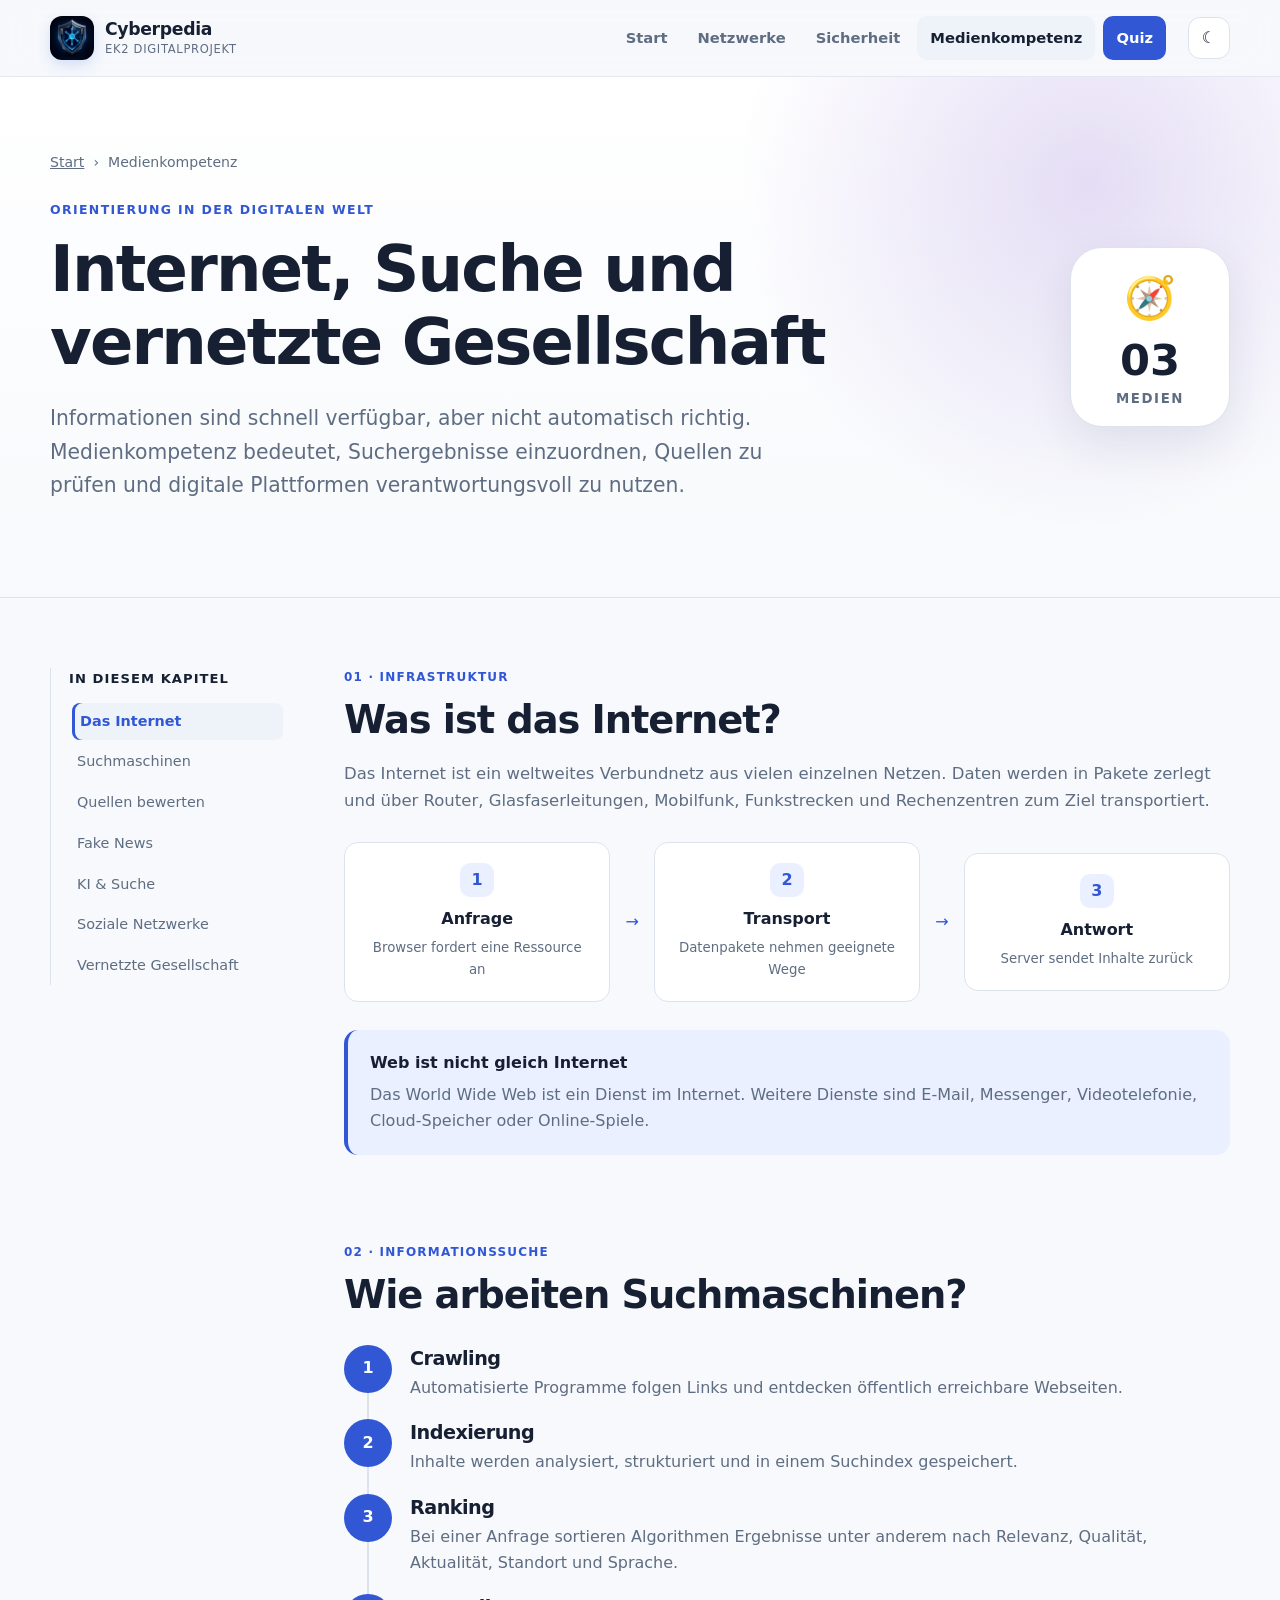
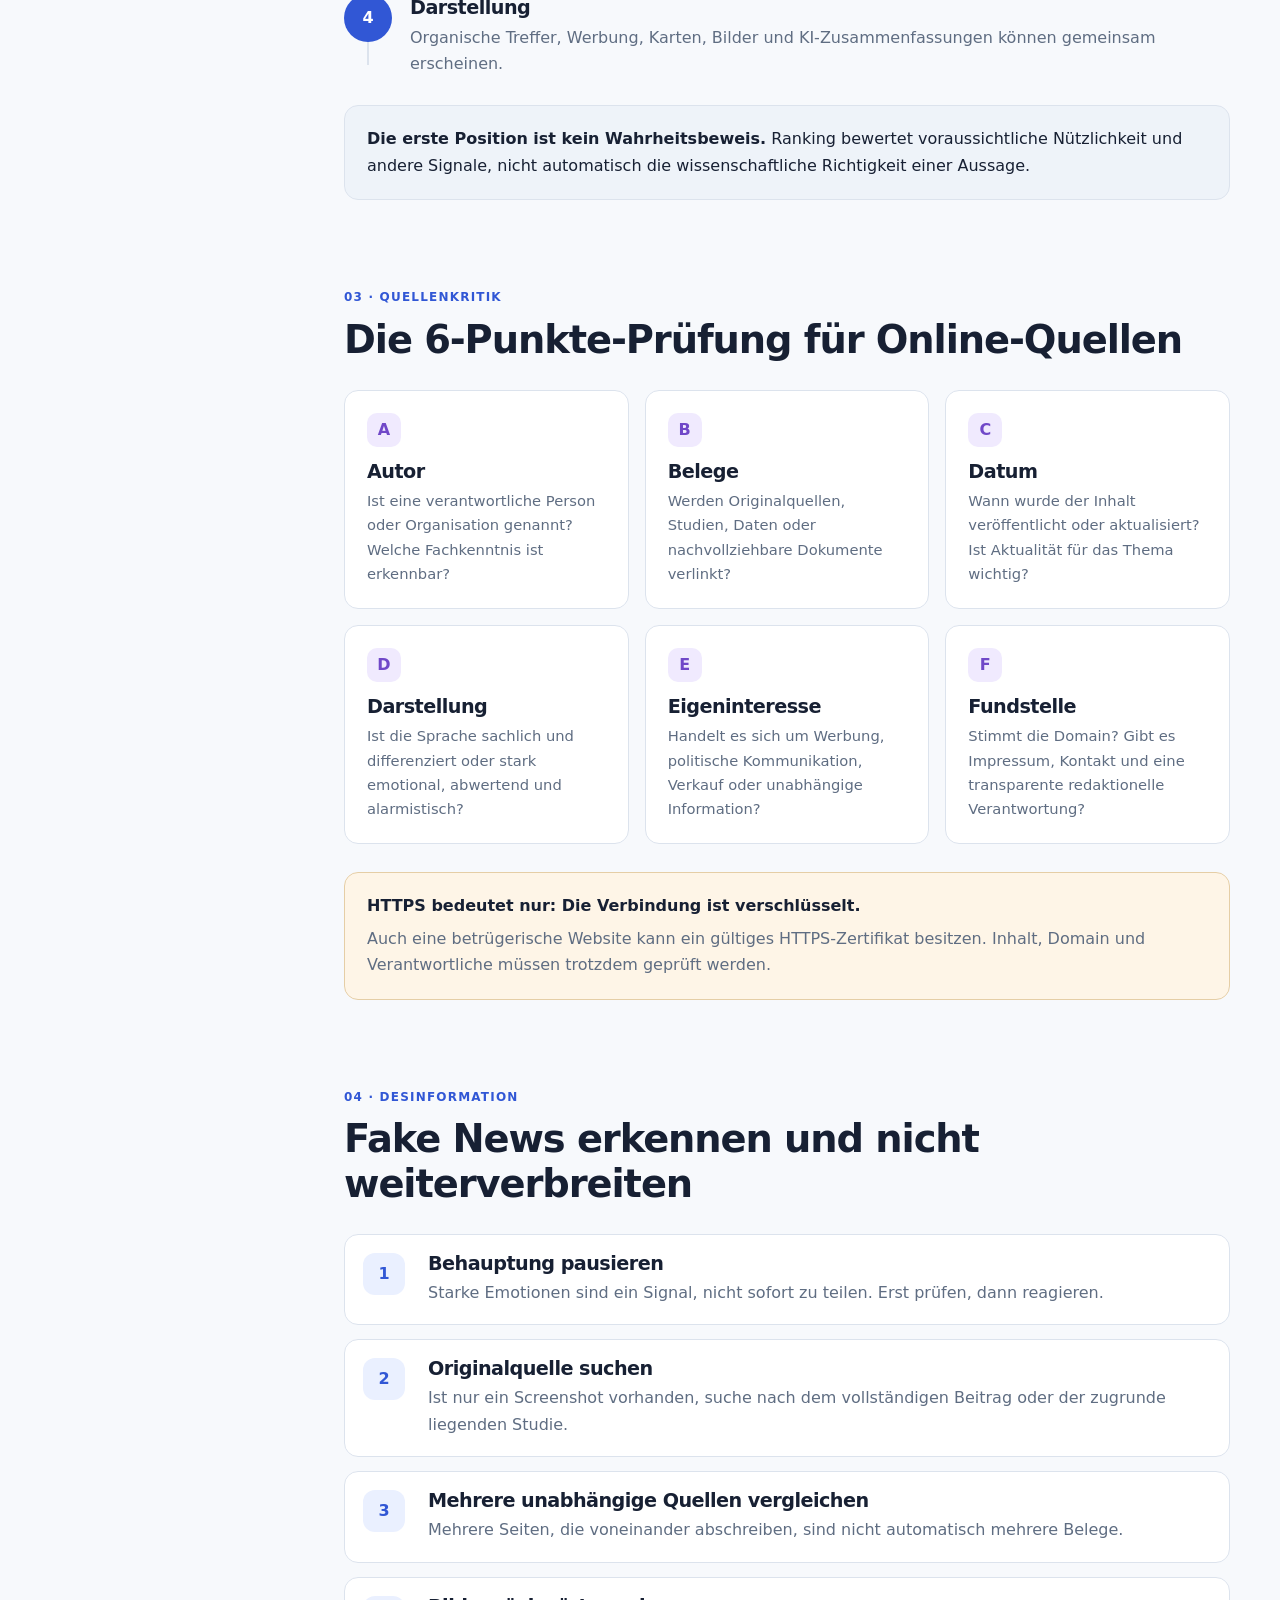
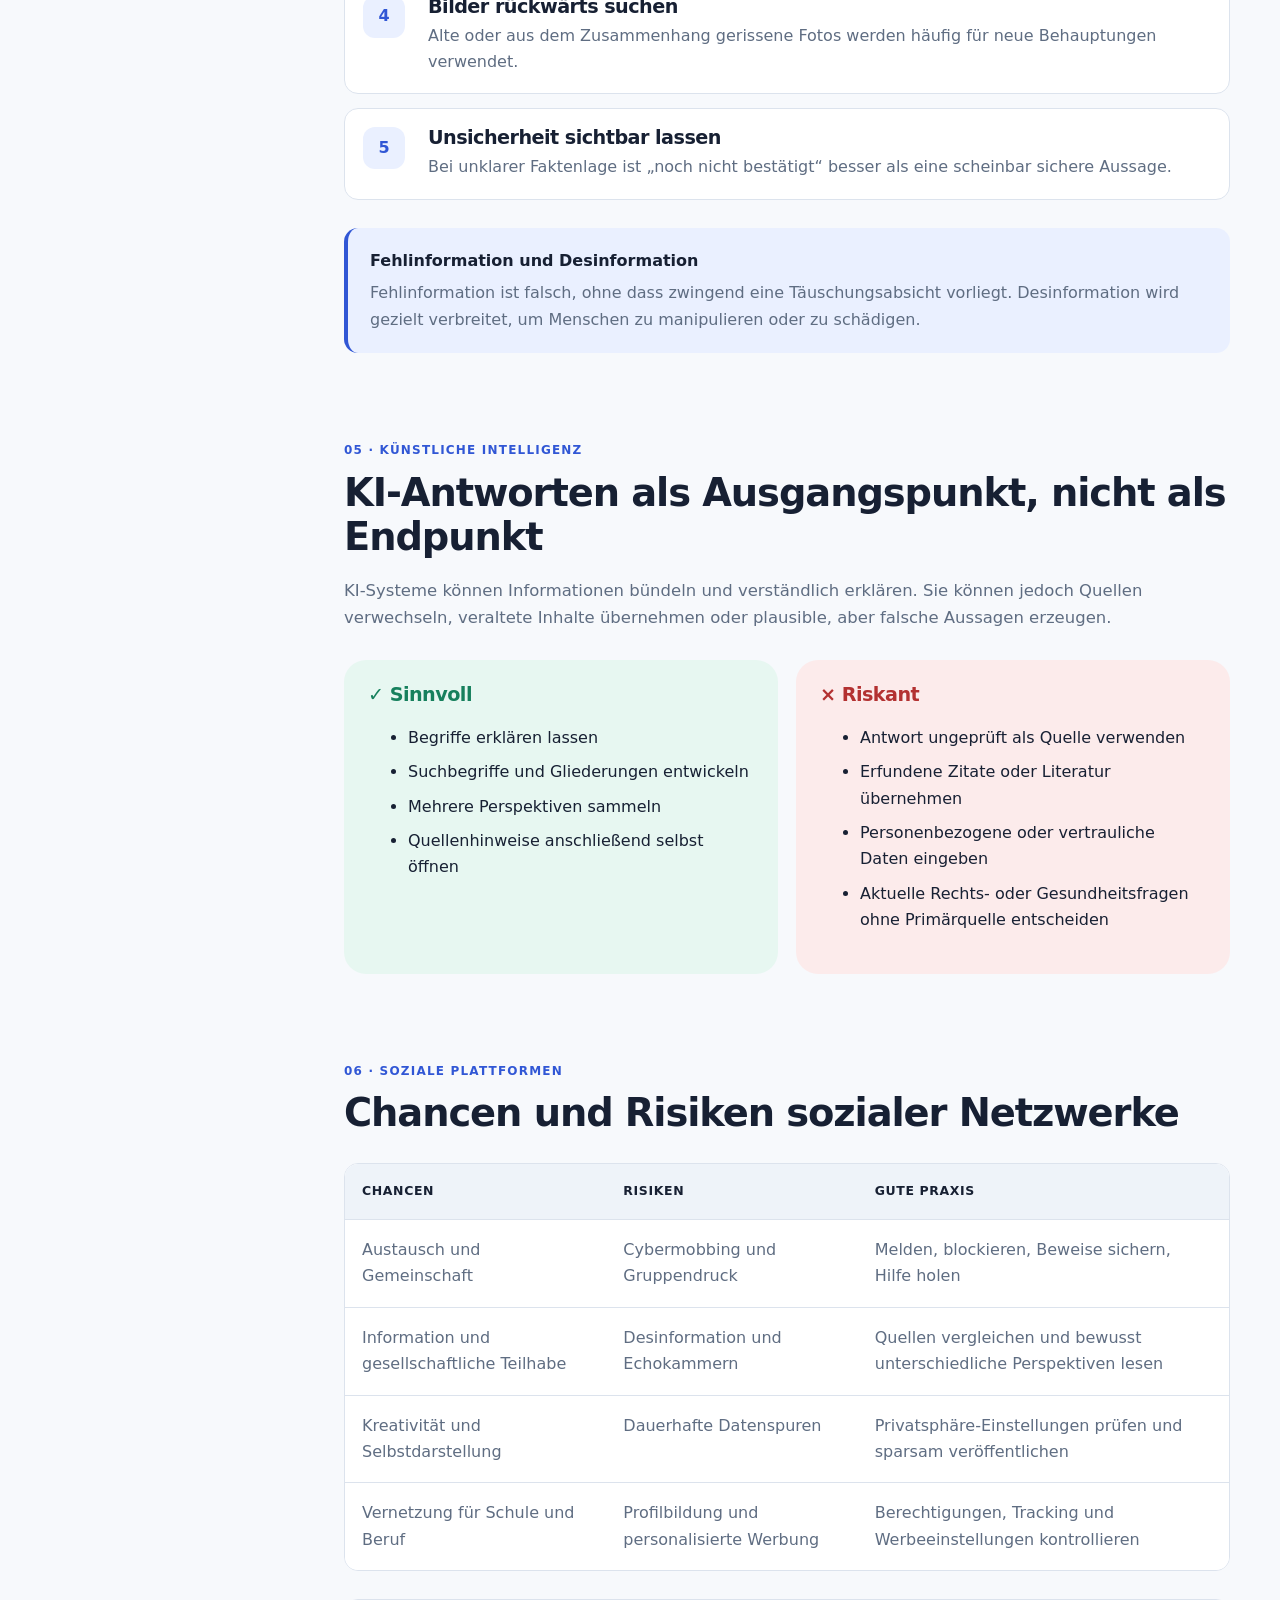
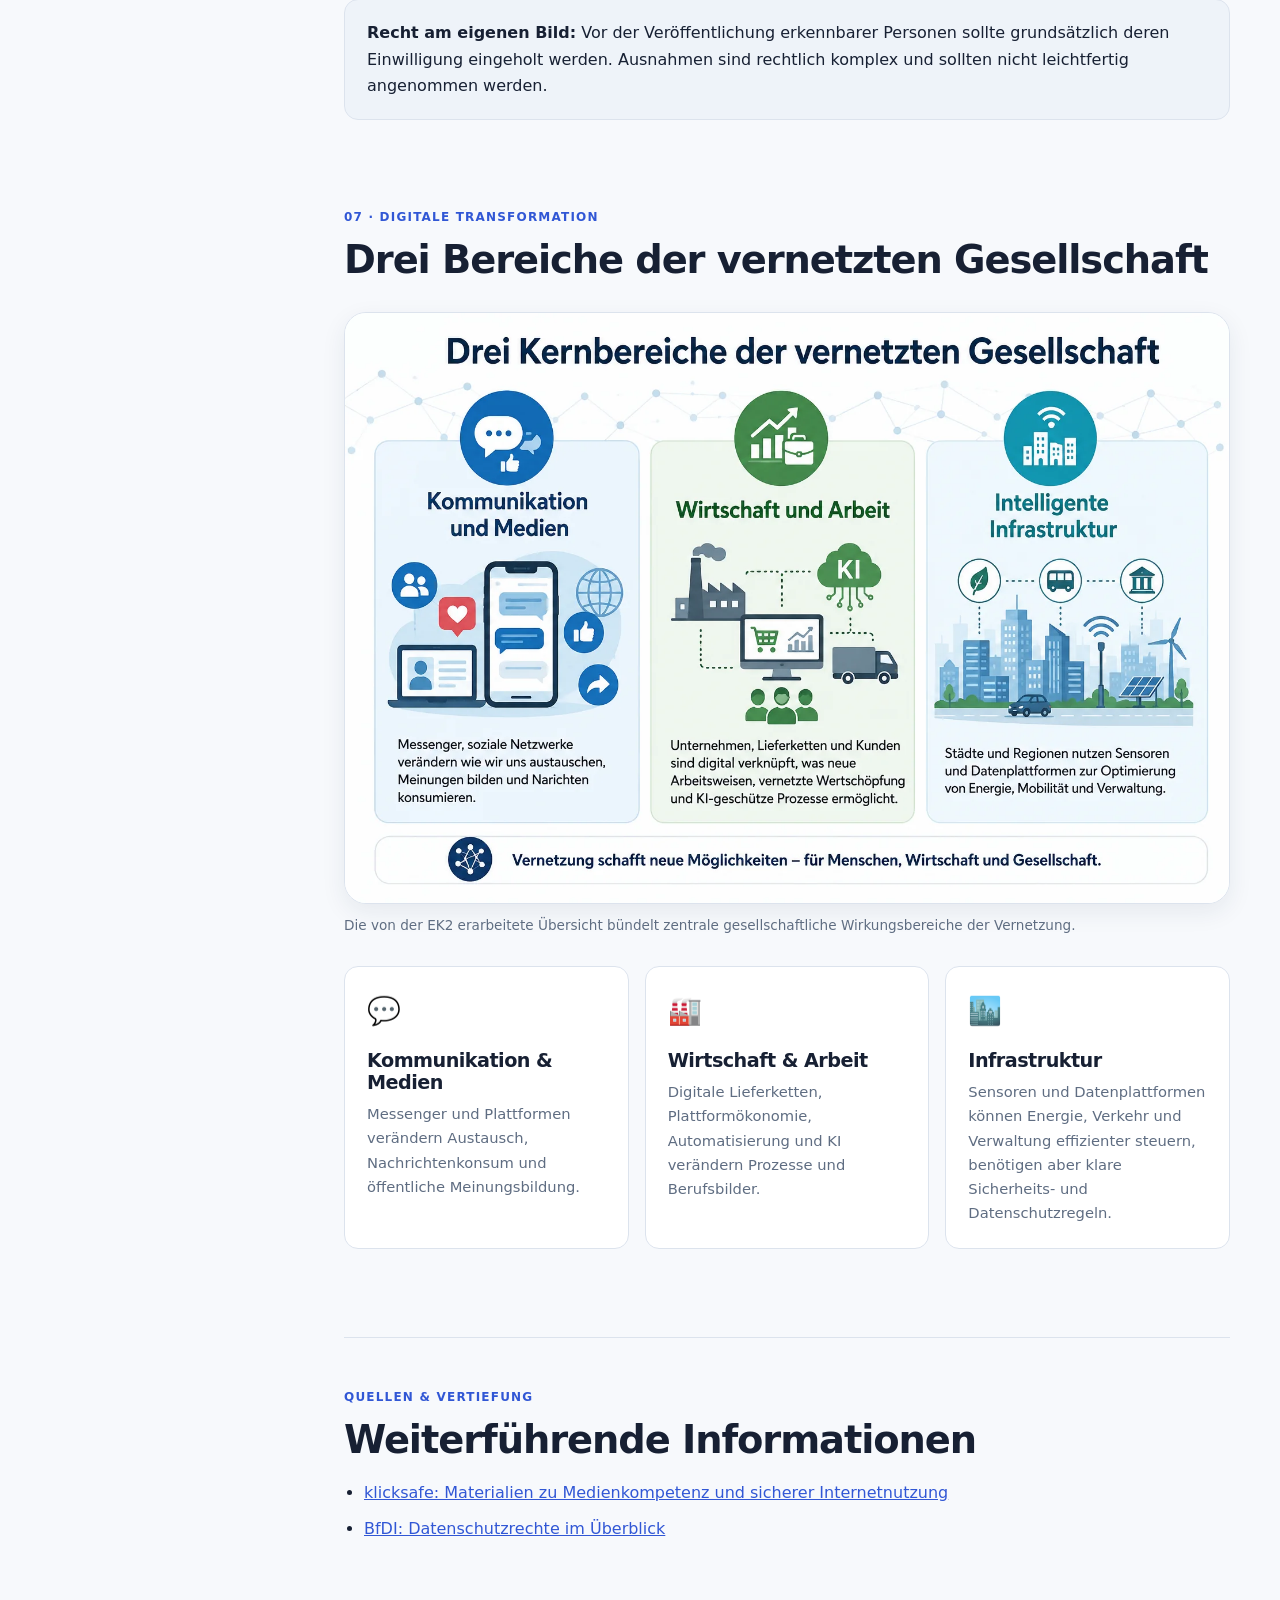
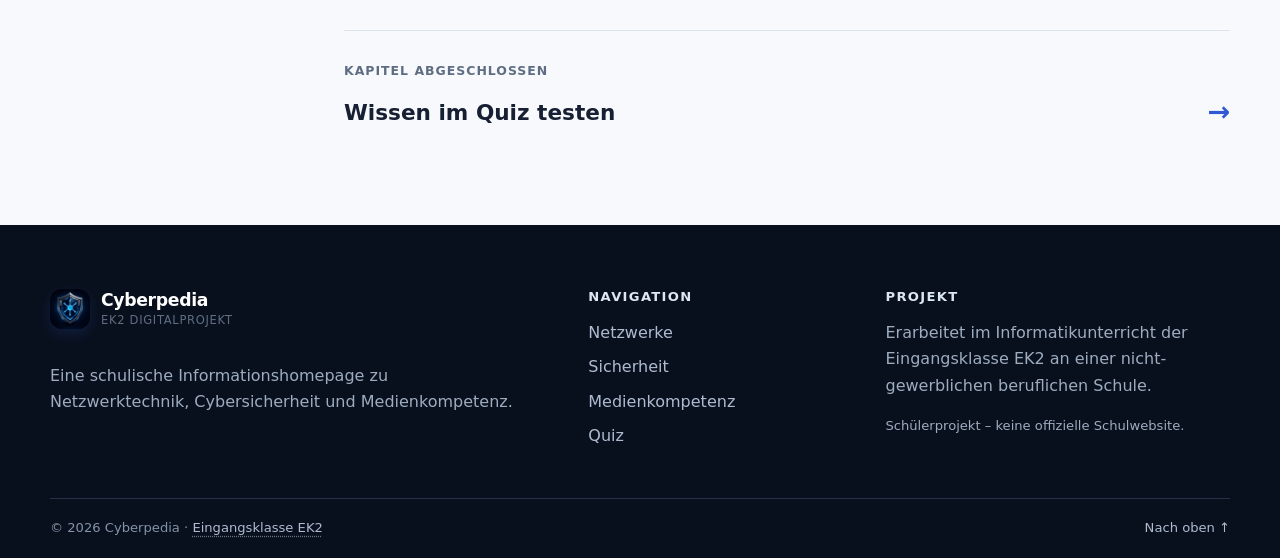
==== commit cd440b3e: "Fotorealistisches Seitenlogo und EK2-Namensliste ergänzen" ====
--- a/medienkompetenz.html
+++ b/medienkompetenz.html
@@ -1,5 +1,5 @@
-<!doctype html><html lang="de"><head><meta charset="utf-8"><meta name="viewport" content="width=device-width, initial-scale=1"><meta name="description" content="Internet und Medienkompetenz: Suchmaschinen verstehen, Quellen prüfen, Fake News erkennen und soziale Netzwerke reflektiert nutzen."><meta name="theme-color" content="#0b1020"><title>Internet & Medienkompetenz | Cyberpedia</title><link rel="canonical" href="https://jakobsawazki.github.io/Cyberpedia-EK2/medienkompetenz.html"><meta property="og:type" content="article"><meta property="og:title" content="Internet & Medienkompetenz | Cyberpedia"><meta property="og:description" content="Suchmaschinen verstehen, Quellen prüfen und digitale Plattformen reflektiert nutzen."><meta property="og:image" content="https://jakobsawazki.github.io/Cyberpedia-EK2/assets/cyberpedia-hero.webp"><meta name="twitter:card" content="summary_large_image"><link rel="icon" href="assets/logo.svg" type="image/svg+xml"><link rel="stylesheet" href="style.css"><script src="script.js" defer></script></head>
-<body data-page="medien"><a class="skip-link" href="#main-content">Zum Inhalt springen</a><header class="site-header"><div class="container nav-wrap"><a class="brand" href="index.html" aria-label="Cyberpedia Startseite"><img src="assets/logo.svg" alt="" width="44" height="44"><span><strong>Cyberpedia</strong><small>EK2 Digitalprojekt</small></span></a><button class="nav-toggle" type="button" aria-expanded="false" aria-controls="main-nav"><span class="sr-only">Menü öffnen</span>☰</button><nav id="main-nav" class="main-nav" aria-label="Hauptnavigation"><a href="index.html" data-nav="home">Start</a><a href="netzwerke.html" data-nav="netzwerke">Netzwerke</a><a href="sicherheit.html" data-nav="sicherheit">Sicherheit</a><a href="medienkompetenz.html" data-nav="medien">Medienkompetenz</a><a class="nav-quiz" href="quiz.html" data-nav="quiz">Quiz</a></nav><button class="theme-toggle" type="button" aria-label="Darstellung wechseln" title="Hell/Dunkel umschalten">◐</button></div></header>
+<!doctype html><html lang="de"><head><meta charset="utf-8"><meta name="viewport" content="width=device-width, initial-scale=1"><meta name="description" content="Internet und Medienkompetenz: Suchmaschinen verstehen, Quellen prüfen, Fake News erkennen und soziale Netzwerke reflektiert nutzen."><meta name="theme-color" content="#0b1020"><title>Internet & Medienkompetenz | Cyberpedia</title><link rel="canonical" href="https://jakobsawazki.github.io/Cyberpedia-EK2/medienkompetenz.html"><meta property="og:type" content="article"><meta property="og:title" content="Internet & Medienkompetenz | Cyberpedia"><meta property="og:description" content="Suchmaschinen verstehen, Quellen prüfen und digitale Plattformen reflektiert nutzen."><meta property="og:image" content="https://jakobsawazki.github.io/Cyberpedia-EK2/assets/cyberpedia-hero.webp"><meta name="twitter:card" content="summary_large_image"><link rel="icon" href="favicon.ico" sizes="any"><link rel="icon" href="assets/cyberpedia-favicon-32.png" type="image/png" sizes="32x32"><link rel="apple-touch-icon" href="assets/cyberpedia-favicon.png"><link rel="stylesheet" href="style.css"><script src="script.js" defer></script></head>
+<body data-page="medien"><a class="skip-link" href="#main-content">Zum Inhalt springen</a><header class="site-header"><div class="container nav-wrap"><a class="brand" href="index.html" aria-label="Cyberpedia Startseite"><img src="assets/cyberpedia-logo.png" alt="" width="44" height="44"><span><strong>Cyberpedia</strong><small>EK2 Digitalprojekt</small></span></a><button class="nav-toggle" type="button" aria-expanded="false" aria-controls="main-nav"><span class="sr-only">Menü öffnen</span>☰</button><nav id="main-nav" class="main-nav" aria-label="Hauptnavigation"><a href="index.html" data-nav="home">Start</a><a href="netzwerke.html" data-nav="netzwerke">Netzwerke</a><a href="sicherheit.html" data-nav="sicherheit">Sicherheit</a><a href="medienkompetenz.html" data-nav="medien">Medienkompetenz</a><a class="nav-quiz" href="quiz.html" data-nav="quiz">Quiz</a></nav><button class="theme-toggle" type="button" aria-label="Darstellung wechseln" title="Hell/Dunkel umschalten">◐</button></div></header>
 <main id="main-content"><section class="page-hero hero-media"><div class="container page-hero-grid"><div><p class="breadcrumbs"><a href="index.html">Start</a><span>›</span>Medienkompetenz</p><p class="eyebrow">Orientierung in der digitalen Welt</p><h1>Internet, Suche und vernetzte Gesellschaft</h1><p class="lead">Informationen sind schnell verfügbar, aber nicht automatisch richtig. Medienkompetenz bedeutet, Suchergebnisse einzuordnen, Quellen zu prüfen und digitale Plattformen verantwortungsvoll zu nutzen.</p></div><div class="chapter-badge" aria-hidden="true"><span>🧭</span><strong>03</strong><small>Medien</small></div></div></section>
 <div class="container chapter-layout"><aside class="toc" aria-label="Inhaltsverzeichnis"><strong>In diesem Kapitel</strong><a href="#internet">Das Internet</a><a href="#suchmaschinen">Suchmaschinen</a><a href="#bewerten">Quellen bewerten</a><a href="#fakenews">Fake News</a><a href="#ki-suche">KI & Suche</a><a href="#netzwerke">Soziale Netzwerke</a><a href="#gesellschaft">Vernetzte Gesellschaft</a></aside>
 <div class="chapter-content">
@@ -13,4 +13,4 @@
 <section class="content-section sources-section"><p class="section-number">Quellen & Vertiefung</p><h2>Weiterführende Informationen</h2><ul class="source-list"><li><a href="https://www.klicksafe.de/" target="_blank" rel="noopener">klicksafe: Materialien zu Medienkompetenz und sicherer Internetnutzung</a></li><li><a href="https://www.bfdi.bund.de/DE/Buerger/Basiswissen/Betroffenenrechte/BetroffenenRechte_node.html" target="_blank" rel="noopener">BfDI: Datenschutzrechte im Überblick</a></li></ul></section>
 <nav class="chapter-next" aria-label="Lernabschluss"><span>Kapitel abgeschlossen</span><a href="quiz.html"><strong>Wissen im Quiz testen</strong><b>→</b></a></nav>
 </div></div></main>
-<footer class="site-footer"><div class="container footer-grid"><div><a class="brand footer-brand" href="index.html"><img src="assets/logo.svg" alt="" width="40" height="40"><span><strong>Cyberpedia</strong><small>EK2 Digitalprojekt</small></span></a><p>Eine schulische Informationshomepage zu Netzwerktechnik, Cybersicherheit und Medienkompetenz.</p></div><div><h2>Navigation</h2><a href="netzwerke.html">Netzwerke</a><a href="sicherheit.html">Sicherheit</a><a href="medienkompetenz.html">Medienkompetenz</a><a href="quiz.html">Quiz</a></div><div><h2>Projekt</h2><p>Erarbeitet im Informatikunterricht der Eingangsklasse EK2 an einer nicht-gewerblichen beruflichen Schule.</p><p class="footer-note">Schülerprojekt – keine offizielle Schulwebsite.</p></div></div><div class="container footer-bottom"><span>© 2026 Cyberpedia · Eingangsklasse EK2</span><a href="#main-content">Nach oben ↑</a></div></footer></body></html>
+<footer class="site-footer"><div class="container footer-grid"><div><a class="brand footer-brand" href="index.html"><img src="assets/cyberpedia-logo.png" alt="" width="40" height="40"><span><strong>Cyberpedia</strong><small>EK2 Digitalprojekt</small></span></a><p>Eine schulische Informationshomepage zu Netzwerktechnik, Cybersicherheit und Medienkompetenz.</p></div><div><h2>Navigation</h2><a href="netzwerke.html">Netzwerke</a><a href="sicherheit.html">Sicherheit</a><a href="medienkompetenz.html">Medienkompetenz</a><a href="quiz.html">Quiz</a></div><div><h2>Projekt</h2><p>Erarbeitet im Informatikunterricht der Eingangsklasse EK2 an einer nicht-gewerblichen beruflichen Schule.</p><p class="footer-note">Schülerprojekt – keine offizielle Schulwebsite.</p></div></div><div class="container footer-bottom"><span>© 2026 Cyberpedia · <button class="student-credits-trigger" type="button">Eingangsklasse EK2</button></span><a href="#main-content">Nach oben ↑</a></div></footer></body></html>
--- a/style.css
+++ b/style.css
@@ -66,7 +66,7 @@
 .site-header.scrolled { background: color-mix(in srgb, var(--bg) 94%, transparent); box-shadow: 0 8px 30px rgba(18, 33, 64, .08); }
 .nav-wrap { min-height: 76px; display: flex; align-items: center; gap: 22px; }
 .brand { display: inline-flex; align-items: center; gap: 11px; color: var(--text); text-decoration: none; flex-shrink: 0; }
-.brand img { border-radius: 12px; box-shadow: 0 5px 14px rgba(49, 87, 213, .18); transition: transform .35s var(--ease-out), box-shadow .35s; }
+.brand img { width: 44px; height: 44px; object-fit: cover; border-radius: 12px; box-shadow: 0 5px 14px rgba(49, 87, 213, .18); transition: transform .35s var(--ease-out), box-shadow .35s, filter .35s; }
 .brand:hover img { transform: rotate(-5deg) scale(1.07); box-shadow: 0 9px 22px rgba(49, 87, 213, .28); }
 .brand span { display: grid; line-height: 1.08; }
 .brand strong { font-size: 1.08rem; letter-spacing: -.02em; }
@@ -217,7 +217,26 @@
 .back-to-top.visible { opacity: 1; visibility: visible; transform: translateY(0); }
 .back-to-top:hover { background: var(--brand); color: white; transform: translateY(-3px); }
 
-.site-footer { background: #09101d; color: #e8effb; padding: 64px 0 20px; }.footer-grid { display: grid; grid-template-columns: 1.4fr .7fr 1fr; gap: 56px; }.footer-brand { color: white; margin-bottom: 18px; }.site-footer p { color: #9eacc0; }.site-footer h2 { font-size: .82rem; text-transform: uppercase; letter-spacing: .1em; color: #dce7f6; margin-bottom: 16px; }.site-footer > .container a:not(.brand) { color: #aebbd0; text-decoration: none; display: block; margin: 8px 0; }.site-footer > .container a:hover { color: white; }.footer-note { font-size: .82rem; }.footer-bottom { border-top: 1px solid #243147; margin-top: 40px; padding-top: 18px; display: flex; justify-content: space-between; color: #8392a8; font-size: .82rem; }.footer-bottom a { display: inline !important; margin: 0 !important; }
+.site-footer { background: #09101d; color: #e8effb; padding: 64px 0 20px; }.footer-grid { display: grid; grid-template-columns: 1.4fr .7fr 1fr; gap: 56px; }.footer-brand { color: white; margin-bottom: 18px; }.footer-brand img { width: 40px; height: 40px; }.site-footer p { color: #9eacc0; }.site-footer h2 { font-size: .82rem; text-transform: uppercase; letter-spacing: .1em; color: #dce7f6; margin-bottom: 16px; }.site-footer > .container a:not(.brand) { color: #aebbd0; text-decoration: none; display: block; margin: 8px 0; }.site-footer > .container a:hover { color: white; }.footer-note { font-size: .82rem; }.footer-bottom { border-top: 1px solid #243147; margin-top: 40px; padding-top: 18px; display: flex; justify-content: space-between; color: #8392a8; font-size: .82rem; }.footer-bottom a { display: inline !important; margin: 0 !important; }
+.student-credits-trigger { appearance: none; border: 0; border-radius: 5px; padding: 2px 3px; margin: -2px -3px; background: transparent; color: #aebbd0; cursor: pointer; font: inherit; text-decoration: underline dotted; text-decoration-color: color-mix(in srgb, #aebbd0 60%, transparent); text-underline-offset: 4px; transition: color .2s, background .2s; }
+.student-credits-trigger:hover { color: white; background: rgba(127, 156, 255, .1); }
+.dialog-open { overflow: hidden; }
+.student-credits-dialog { width: min(calc(100% - 32px), 620px); max-height: min(760px, calc(100dvh - 32px)); padding: 0; border: 1px solid color-mix(in srgb, var(--brand) 35%, var(--line)); border-radius: 26px; background: transparent; color: var(--text); box-shadow: 0 38px 100px rgba(0, 0, 0, .42); overflow: hidden; }
+.student-credits-dialog::backdrop { background: rgba(3, 8, 20, .72); backdrop-filter: blur(8px); }
+.student-credits-dialog[open] { animation: student-dialog-in .34s var(--ease-out); }
+.student-credits-card { position: relative; overflow: auto; max-height: min(760px, calc(100dvh - 32px)); padding: clamp(28px, 6vw, 48px); background: radial-gradient(circle at 90% 4%, color-mix(in srgb, var(--brand-2) 18%, transparent), transparent 34%), var(--surface); }
+.student-credits-card::before { content: ""; position: absolute; inset: 0 auto 0 0; width: 4px; background: linear-gradient(var(--brand-2), var(--brand), var(--violet)); }
+.student-credits-close { position: absolute; top: 18px; right: 18px; width: 42px; height: 42px; border: 1px solid var(--line); border-radius: 12px; background: color-mix(in srgb, var(--surface) 88%, transparent); color: var(--muted); cursor: pointer; font-size: 1.6rem; line-height: 1; transition: transform .22s var(--ease-out), color .22s, border-color .22s, background .22s; }
+.student-credits-close:hover { transform: rotate(6deg) scale(1.05); color: var(--text); border-color: var(--brand); background: var(--surface-2); }
+.student-credits-kicker { margin: 0 56px 8px 0; color: var(--brand); font-weight: 900; font-size: .73rem; letter-spacing: .11em; text-transform: uppercase; }
+.student-credits-dialog h2 { margin: 0 52px 12px 0; font-size: clamp(2rem, 6vw, 3.2rem); }
+.student-credits-intro { max-width: 510px; margin: 0 0 26px; color: var(--muted); }
+.student-name-list { display: grid; grid-template-columns: repeat(4, minmax(0, 1fr)); gap: 10px; margin: 0; padding: 0; list-style: none; }
+.student-name-list li { min-height: 46px; display: grid; place-items: center; padding: 9px 12px; border: 1px solid color-mix(in srgb, var(--brand) 30%, var(--line)); border-radius: 13px; background: var(--brand-soft); color: var(--brand); font-weight: 850; text-align: center; }
+.student-name-list li.placeholder { border-style: dashed; background: var(--surface-2); color: var(--muted); font-weight: 700; }
+.student-consent-note { display: flex; gap: 9px; align-items: flex-start; margin: 24px 0 0; padding-top: 18px; border-top: 1px solid var(--line); color: var(--muted) !important; font-size: .82rem; }
+.student-consent-note span { color: var(--green); font-size: .68rem; margin-top: 5px; }
+@keyframes student-dialog-in { from { opacity: 0; transform: translateY(18px) scale(.97); } to { opacity: 1; transform: translateY(0) scale(1); } }
 
 @media (max-width: 980px) {
   .main-nav { position: fixed; inset: 77px 20px auto; background: var(--surface); border: 1px solid var(--line); border-radius: 18px; padding: 12px; box-shadow: var(--shadow); display: none; flex-direction: column; align-items: stretch; }
@@ -237,6 +256,7 @@
   .backup-visual, .flow { grid-template-columns: 1fr; }.backup-visual i, .flow i { transform: rotate(90deg); text-align: center; }.result-stats, .quiz-meta { grid-template-columns: 1fr; }.result-stats div + div, .quiz-meta div + div { border-left: 0; border-top: 1px solid var(--line); }
   .quiz-start, .quiz-play, .quiz-result { border-radius: 20px; }.quiz-topline { align-items: flex-start; }.quiz-topline > div { align-items: flex-start; flex-direction: column; }.answer-button { grid-template-columns: 32px 1fr; }
   .footer-grid { grid-template-columns: 1fr; gap: 30px; }.footer-bottom { flex-direction: column; gap: 8px; }.back-to-top { right: 14px; bottom: 14px; }
+  .student-name-list { grid-template-columns: repeat(2, minmax(0, 1fr)); }
 }
 
 @media (prefers-reduced-motion: reduce) {
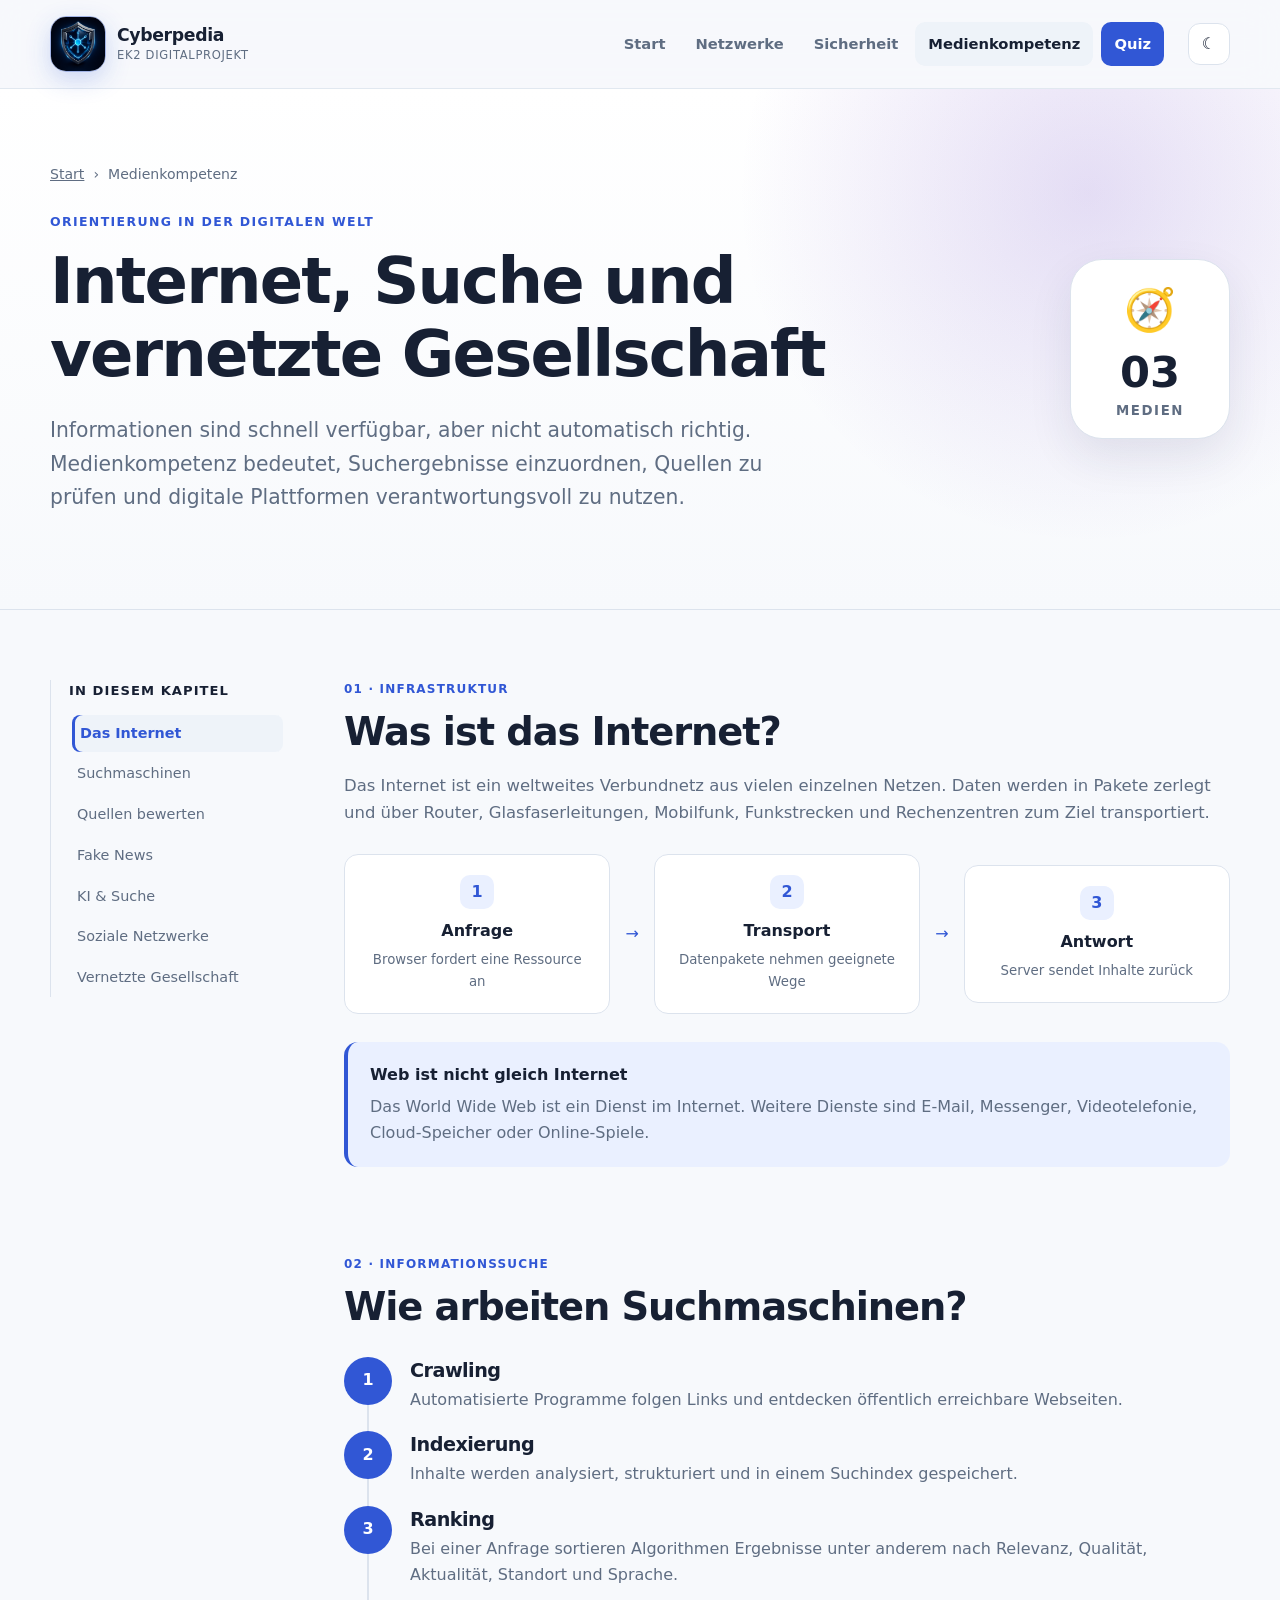
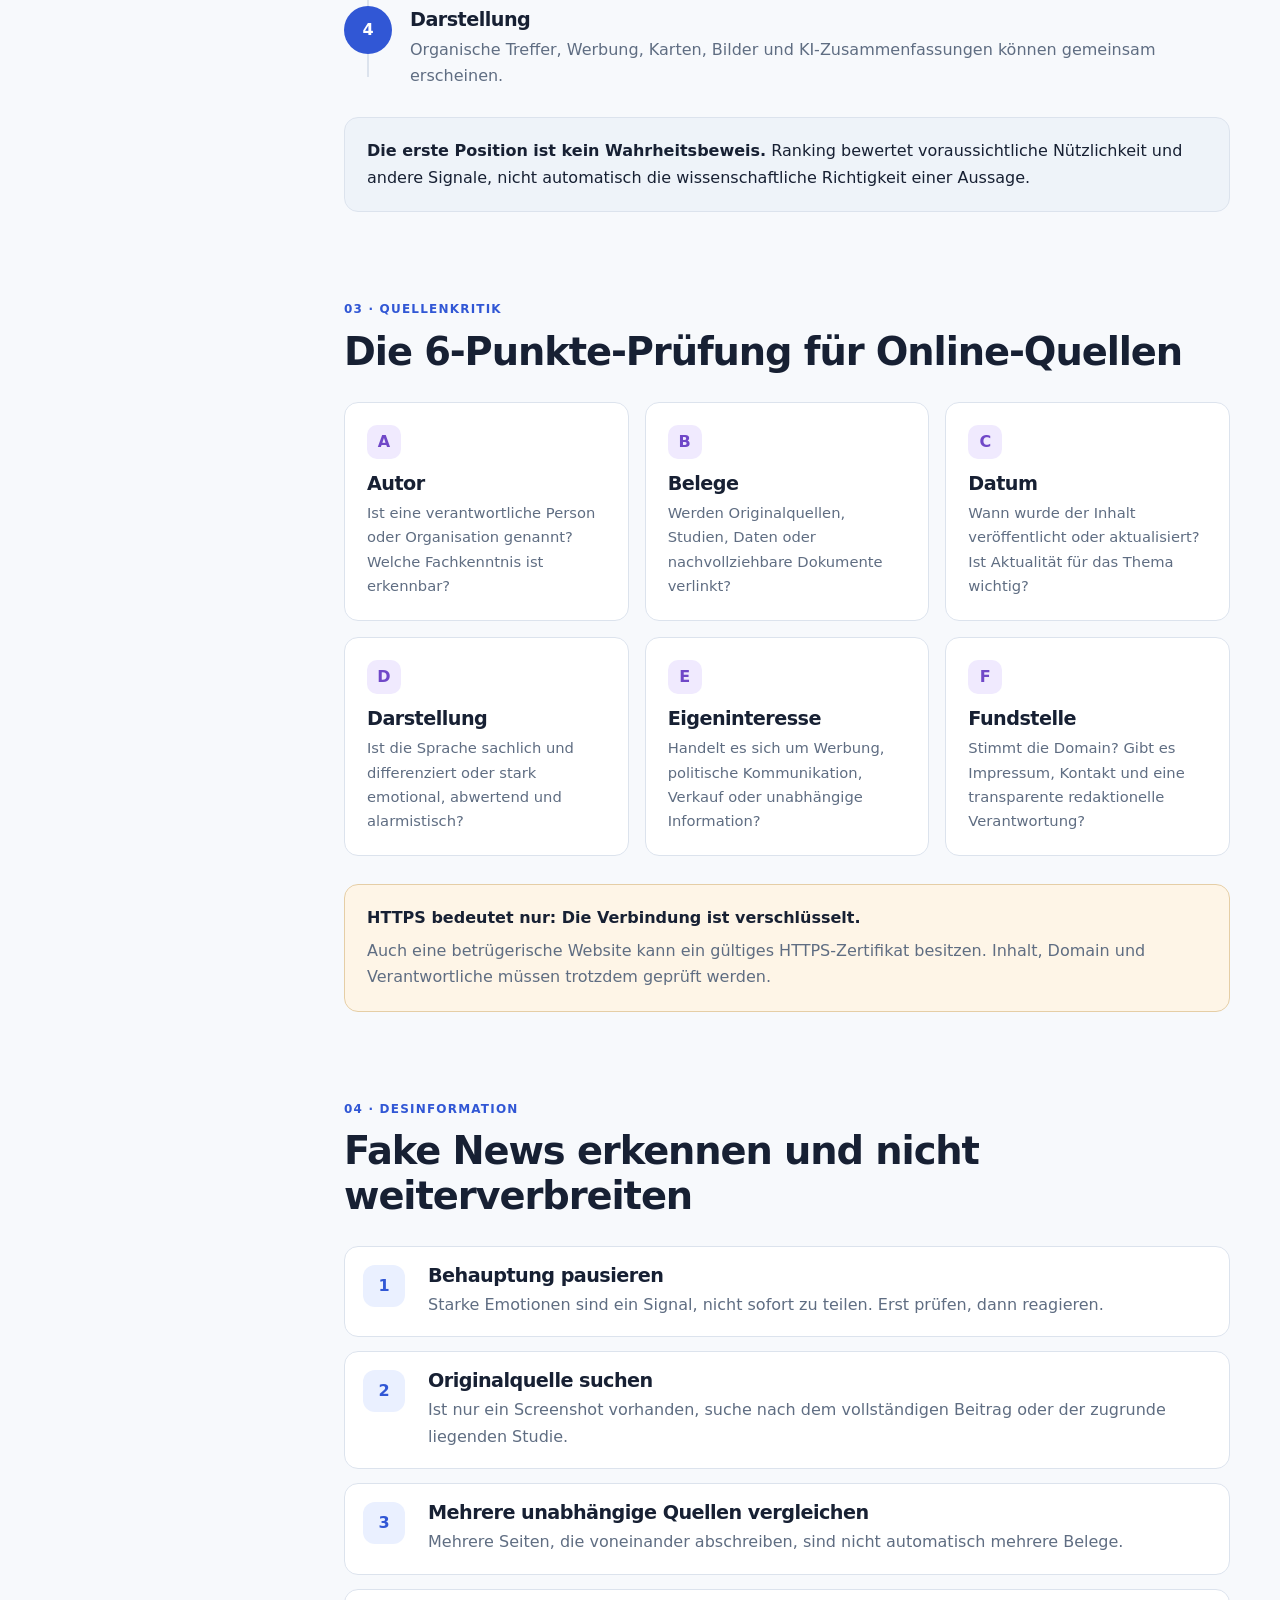
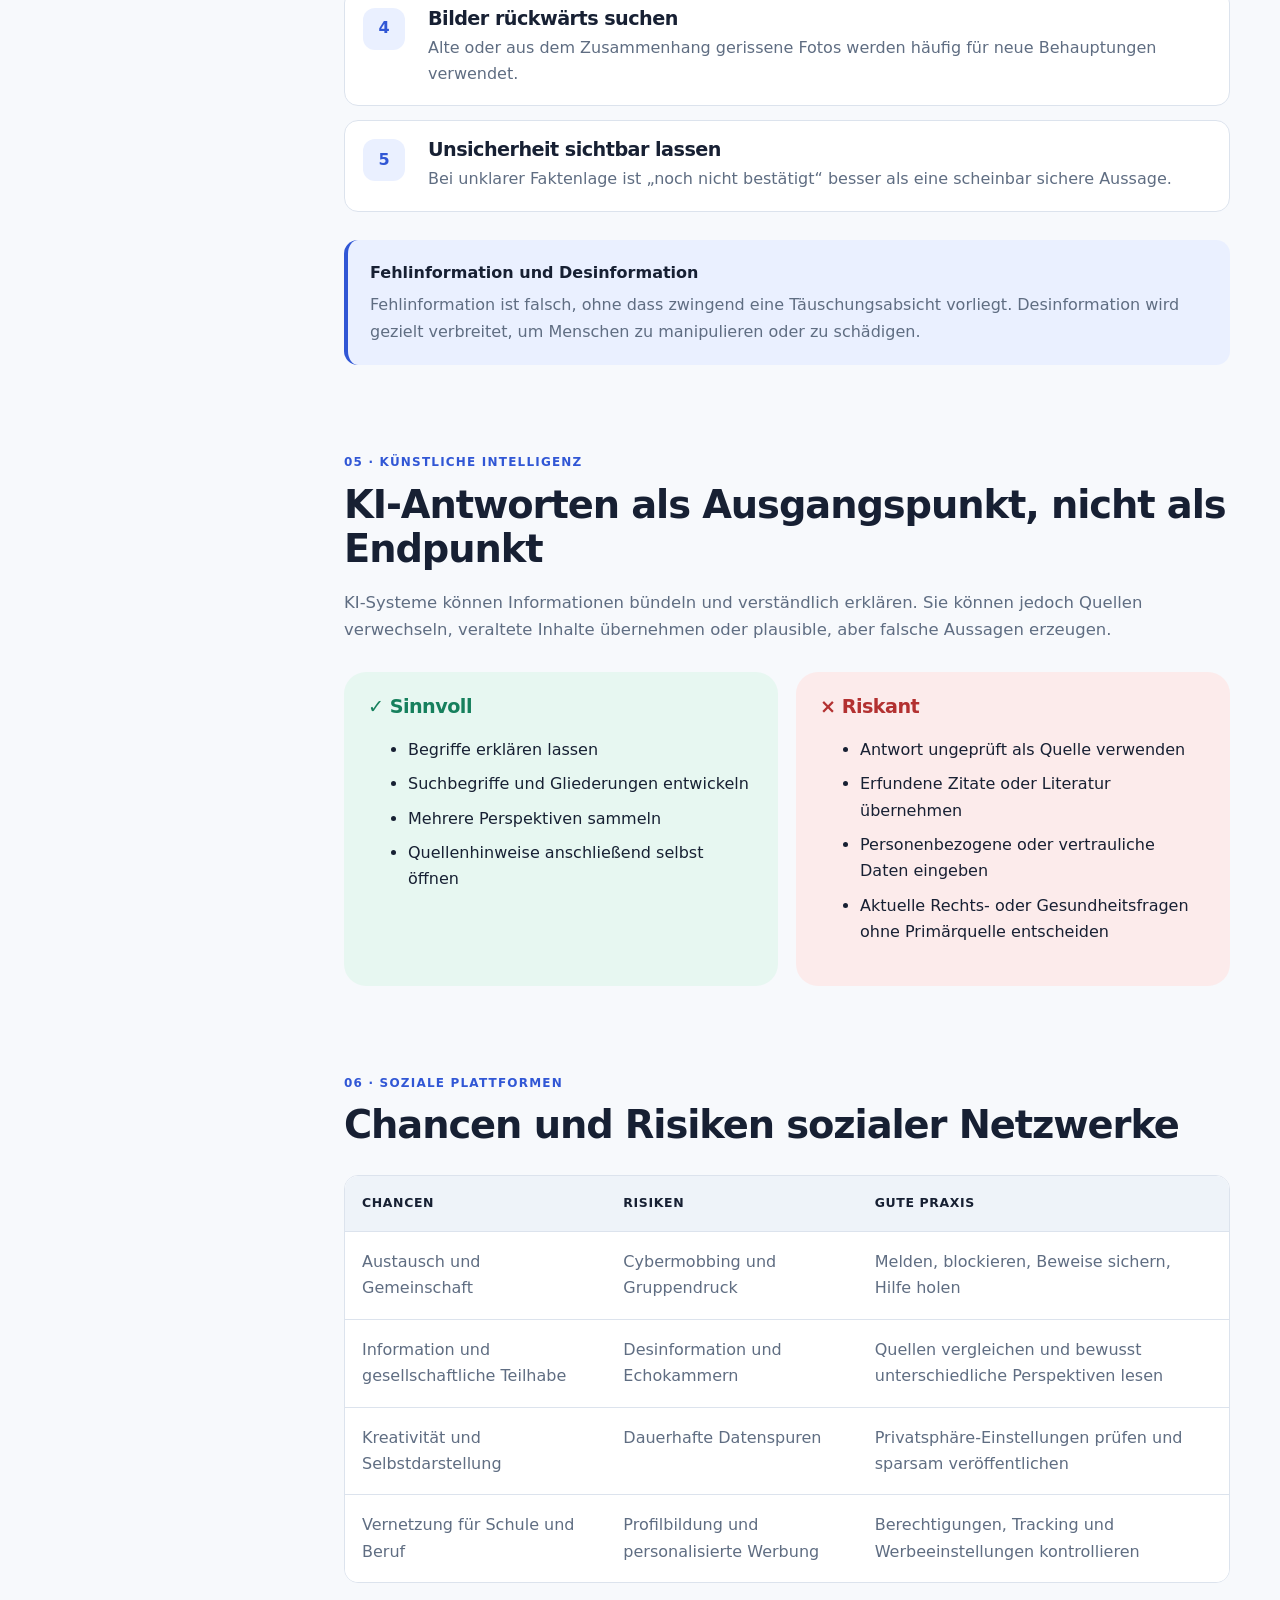
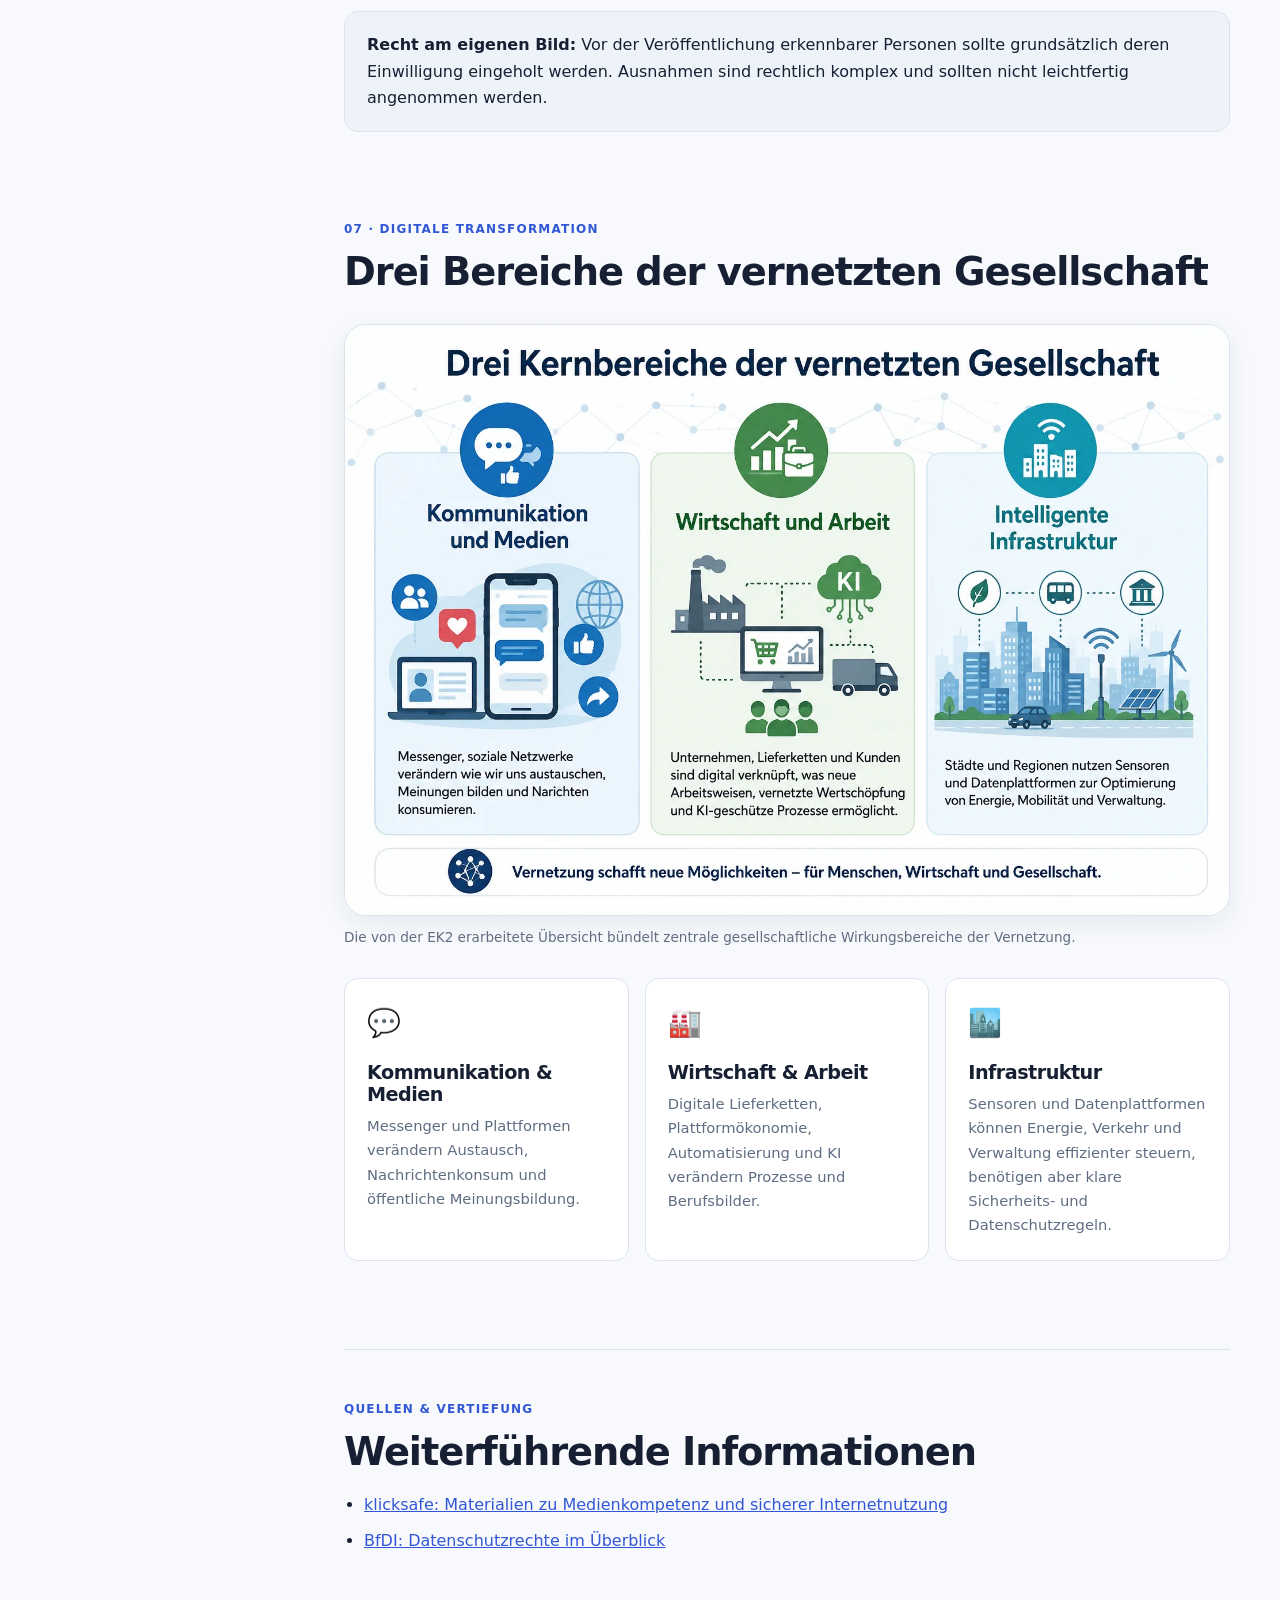
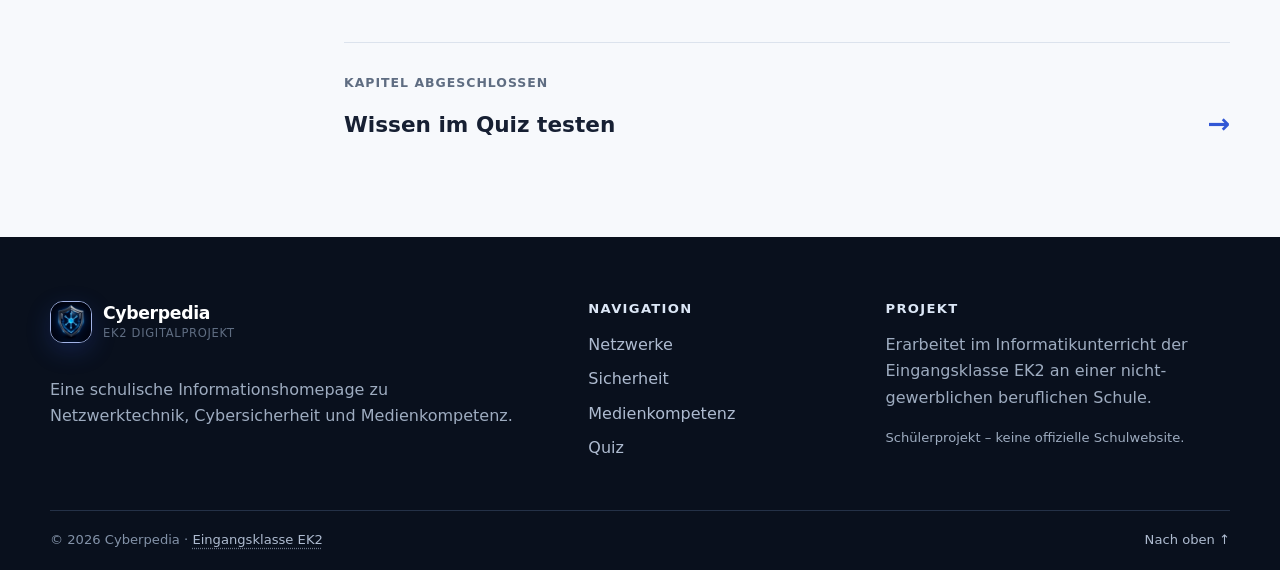
==== commit 5dc60b88: "Cyberpedia-Logo im Seitenkopf vergrößern" ====
--- a/medienkompetenz.html
+++ b/medienkompetenz.html
@@ -1,5 +1,5 @@
 <!doctype html><html lang="de"><head><meta charset="utf-8"><meta name="viewport" content="width=device-width, initial-scale=1"><meta name="description" content="Internet und Medienkompetenz: Suchmaschinen verstehen, Quellen prüfen, Fake News erkennen und soziale Netzwerke reflektiert nutzen."><meta name="theme-color" content="#0b1020"><title>Internet & Medienkompetenz | Cyberpedia</title><link rel="canonical" href="https://jakobsawazki.github.io/Cyberpedia-EK2/medienkompetenz.html"><meta property="og:type" content="article"><meta property="og:title" content="Internet & Medienkompetenz | Cyberpedia"><meta property="og:description" content="Suchmaschinen verstehen, Quellen prüfen und digitale Plattformen reflektiert nutzen."><meta property="og:image" content="https://jakobsawazki.github.io/Cyberpedia-EK2/assets/cyberpedia-hero.webp"><meta name="twitter:card" content="summary_large_image"><link rel="icon" href="favicon.ico" sizes="any"><link rel="icon" href="assets/cyberpedia-favicon-32.png" type="image/png" sizes="32x32"><link rel="apple-touch-icon" href="assets/cyberpedia-favicon.png"><link rel="stylesheet" href="style.css"><script src="script.js" defer></script></head>
-<body data-page="medien"><a class="skip-link" href="#main-content">Zum Inhalt springen</a><header class="site-header"><div class="container nav-wrap"><a class="brand" href="index.html" aria-label="Cyberpedia Startseite"><img src="assets/cyberpedia-logo.png" alt="" width="44" height="44"><span><strong>Cyberpedia</strong><small>EK2 Digitalprojekt</small></span></a><button class="nav-toggle" type="button" aria-expanded="false" aria-controls="main-nav"><span class="sr-only">Menü öffnen</span>☰</button><nav id="main-nav" class="main-nav" aria-label="Hauptnavigation"><a href="index.html" data-nav="home">Start</a><a href="netzwerke.html" data-nav="netzwerke">Netzwerke</a><a href="sicherheit.html" data-nav="sicherheit">Sicherheit</a><a href="medienkompetenz.html" data-nav="medien">Medienkompetenz</a><a class="nav-quiz" href="quiz.html" data-nav="quiz">Quiz</a></nav><button class="theme-toggle" type="button" aria-label="Darstellung wechseln" title="Hell/Dunkel umschalten">◐</button></div></header>
+<body data-page="medien"><a class="skip-link" href="#main-content">Zum Inhalt springen</a><header class="site-header"><div class="container nav-wrap"><a class="brand" href="index.html" aria-label="Cyberpedia Startseite"><img src="assets/cyberpedia-logo.png" alt="" width="56" height="56"><span><strong>Cyberpedia</strong><small>EK2 Digitalprojekt</small></span></a><button class="nav-toggle" type="button" aria-expanded="false" aria-controls="main-nav"><span class="sr-only">Menü öffnen</span>☰</button><nav id="main-nav" class="main-nav" aria-label="Hauptnavigation"><a href="index.html" data-nav="home">Start</a><a href="netzwerke.html" data-nav="netzwerke">Netzwerke</a><a href="sicherheit.html" data-nav="sicherheit">Sicherheit</a><a href="medienkompetenz.html" data-nav="medien">Medienkompetenz</a><a class="nav-quiz" href="quiz.html" data-nav="quiz">Quiz</a></nav><button class="theme-toggle" type="button" aria-label="Darstellung wechseln" title="Hell/Dunkel umschalten">◐</button></div></header>
 <main id="main-content"><section class="page-hero hero-media"><div class="container page-hero-grid"><div><p class="breadcrumbs"><a href="index.html">Start</a><span>›</span>Medienkompetenz</p><p class="eyebrow">Orientierung in der digitalen Welt</p><h1>Internet, Suche und vernetzte Gesellschaft</h1><p class="lead">Informationen sind schnell verfügbar, aber nicht automatisch richtig. Medienkompetenz bedeutet, Suchergebnisse einzuordnen, Quellen zu prüfen und digitale Plattformen verantwortungsvoll zu nutzen.</p></div><div class="chapter-badge" aria-hidden="true"><span>🧭</span><strong>03</strong><small>Medien</small></div></div></section>
 <div class="container chapter-layout"><aside class="toc" aria-label="Inhaltsverzeichnis"><strong>In diesem Kapitel</strong><a href="#internet">Das Internet</a><a href="#suchmaschinen">Suchmaschinen</a><a href="#bewerten">Quellen bewerten</a><a href="#fakenews">Fake News</a><a href="#ki-suche">KI & Suche</a><a href="#netzwerke">Soziale Netzwerke</a><a href="#gesellschaft">Vernetzte Gesellschaft</a></aside>
 <div class="chapter-content">
@@ -13,4 +13,4 @@
 <section class="content-section sources-section"><p class="section-number">Quellen & Vertiefung</p><h2>Weiterführende Informationen</h2><ul class="source-list"><li><a href="https://www.klicksafe.de/" target="_blank" rel="noopener">klicksafe: Materialien zu Medienkompetenz und sicherer Internetnutzung</a></li><li><a href="https://www.bfdi.bund.de/DE/Buerger/Basiswissen/Betroffenenrechte/BetroffenenRechte_node.html" target="_blank" rel="noopener">BfDI: Datenschutzrechte im Überblick</a></li></ul></section>
 <nav class="chapter-next" aria-label="Lernabschluss"><span>Kapitel abgeschlossen</span><a href="quiz.html"><strong>Wissen im Quiz testen</strong><b>→</b></a></nav>
 </div></div></main>
-<footer class="site-footer"><div class="container footer-grid"><div><a class="brand footer-brand" href="index.html"><img src="assets/cyberpedia-logo.png" alt="" width="40" height="40"><span><strong>Cyberpedia</strong><small>EK2 Digitalprojekt</small></span></a><p>Eine schulische Informationshomepage zu Netzwerktechnik, Cybersicherheit und Medienkompetenz.</p></div><div><h2>Navigation</h2><a href="netzwerke.html">Netzwerke</a><a href="sicherheit.html">Sicherheit</a><a href="medienkompetenz.html">Medienkompetenz</a><a href="quiz.html">Quiz</a></div><div><h2>Projekt</h2><p>Erarbeitet im Informatikunterricht der Eingangsklasse EK2 an einer nicht-gewerblichen beruflichen Schule.</p><p class="footer-note">Schülerprojekt – keine offizielle Schulwebsite.</p></div></div><div class="container footer-bottom"><span>© 2026 Cyberpedia · <button class="student-credits-trigger" type="button">Eingangsklasse EK2</button></span><a href="#main-content">Nach oben ↑</a></div></footer></body></html>
+<footer class="site-footer"><div class="container footer-grid"><div><a class="brand footer-brand" href="index.html"><img src="assets/cyberpedia-logo.png" alt="" width="42" height="42"><span><strong>Cyberpedia</strong><small>EK2 Digitalprojekt</small></span></a><p>Eine schulische Informationshomepage zu Netzwerktechnik, Cybersicherheit und Medienkompetenz.</p></div><div><h2>Navigation</h2><a href="netzwerke.html">Netzwerke</a><a href="sicherheit.html">Sicherheit</a><a href="medienkompetenz.html">Medienkompetenz</a><a href="quiz.html">Quiz</a></div><div><h2>Projekt</h2><p>Erarbeitet im Informatikunterricht der Eingangsklasse EK2 an einer nicht-gewerblichen beruflichen Schule.</p><p class="footer-note">Schülerprojekt – keine offizielle Schulwebsite.</p></div></div><div class="container footer-bottom"><span>© 2026 Cyberpedia · <button class="student-credits-trigger" type="button">Eingangsklasse EK2</button></span><a href="#main-content">Nach oben ↑</a></div></footer></body></html>
--- a/style.css
+++ b/style.css
@@ -64,10 +64,10 @@
 
 .site-header { position: sticky; top: 0; z-index: 50; background: color-mix(in srgb, var(--bg) 86%, transparent); backdrop-filter: blur(16px); border-bottom: 1px solid color-mix(in srgb, var(--line) 78%, transparent); transition: box-shadow .3s var(--ease-out), background .3s; }
 .site-header.scrolled { background: color-mix(in srgb, var(--bg) 94%, transparent); box-shadow: 0 8px 30px rgba(18, 33, 64, .08); }
-.nav-wrap { min-height: 76px; display: flex; align-items: center; gap: 22px; }
+.nav-wrap { min-height: 88px; display: flex; align-items: center; gap: 24px; }
 .brand { display: inline-flex; align-items: center; gap: 11px; color: var(--text); text-decoration: none; flex-shrink: 0; }
-.brand img { width: 44px; height: 44px; object-fit: cover; border-radius: 12px; box-shadow: 0 5px 14px rgba(49, 87, 213, .18); transition: transform .35s var(--ease-out), box-shadow .35s, filter .35s; }
-.brand:hover img { transform: rotate(-5deg) scale(1.07); box-shadow: 0 9px 22px rgba(49, 87, 213, .28); }
+.brand img { width: 56px; height: 56px; object-fit: cover; border: 1px solid color-mix(in srgb, var(--brand) 34%, var(--line)); border-radius: 16px; box-shadow: 0 8px 24px rgba(49, 87, 213, .22), inset 0 0 0 1px rgba(255, 255, 255, .07); transition: transform .35s var(--ease-out), box-shadow .35s, filter .35s; }
+.brand:hover img { transform: translateY(-1px) rotate(-3deg) scale(1.055); box-shadow: 0 13px 30px rgba(49, 87, 213, .32), 0 0 20px color-mix(in srgb, var(--brand-2) 18%, transparent); filter: saturate(1.08); }
 .brand span { display: grid; line-height: 1.08; }
 .brand strong { font-size: 1.08rem; letter-spacing: -.02em; }
 .brand small { color: var(--muted); margin-top: 4px; font-size: .72rem; letter-spacing: .06em; text-transform: uppercase; }
@@ -217,7 +217,7 @@
 .back-to-top.visible { opacity: 1; visibility: visible; transform: translateY(0); }
 .back-to-top:hover { background: var(--brand); color: white; transform: translateY(-3px); }
 
-.site-footer { background: #09101d; color: #e8effb; padding: 64px 0 20px; }.footer-grid { display: grid; grid-template-columns: 1.4fr .7fr 1fr; gap: 56px; }.footer-brand { color: white; margin-bottom: 18px; }.footer-brand img { width: 40px; height: 40px; }.site-footer p { color: #9eacc0; }.site-footer h2 { font-size: .82rem; text-transform: uppercase; letter-spacing: .1em; color: #dce7f6; margin-bottom: 16px; }.site-footer > .container a:not(.brand) { color: #aebbd0; text-decoration: none; display: block; margin: 8px 0; }.site-footer > .container a:hover { color: white; }.footer-note { font-size: .82rem; }.footer-bottom { border-top: 1px solid #243147; margin-top: 40px; padding-top: 18px; display: flex; justify-content: space-between; color: #8392a8; font-size: .82rem; }.footer-bottom a { display: inline !important; margin: 0 !important; }
+.site-footer { background: #09101d; color: #e8effb; padding: 64px 0 20px; }.footer-grid { display: grid; grid-template-columns: 1.4fr .7fr 1fr; gap: 56px; }.footer-brand { color: white; margin-bottom: 18px; }.footer-brand img { width: 42px; height: 42px; border-radius: 13px; }.site-footer p { color: #9eacc0; }.site-footer h2 { font-size: .82rem; text-transform: uppercase; letter-spacing: .1em; color: #dce7f6; margin-bottom: 16px; }.site-footer > .container a:not(.brand) { color: #aebbd0; text-decoration: none; display: block; margin: 8px 0; }.site-footer > .container a:hover { color: white; }.footer-note { font-size: .82rem; }.footer-bottom { border-top: 1px solid #243147; margin-top: 40px; padding-top: 18px; display: flex; justify-content: space-between; color: #8392a8; font-size: .82rem; }.footer-bottom a { display: inline !important; margin: 0 !important; }
 .student-credits-trigger { appearance: none; border: 0; border-radius: 5px; padding: 2px 3px; margin: -2px -3px; background: transparent; color: #aebbd0; cursor: pointer; font: inherit; text-decoration: underline dotted; text-decoration-color: color-mix(in srgb, #aebbd0 60%, transparent); text-underline-offset: 4px; transition: color .2s, background .2s; }
 .student-credits-trigger:hover { color: white; background: rgba(127, 156, 255, .1); }
 .dialog-open { overflow: hidden; }
@@ -239,7 +239,7 @@
 @keyframes student-dialog-in { from { opacity: 0; transform: translateY(18px) scale(.97); } to { opacity: 1; transform: translateY(0) scale(1); } }
 
 @media (max-width: 980px) {
-  .main-nav { position: fixed; inset: 77px 20px auto; background: var(--surface); border: 1px solid var(--line); border-radius: 18px; padding: 12px; box-shadow: var(--shadow); display: none; flex-direction: column; align-items: stretch; }
+  .main-nav { position: fixed; inset: 89px 20px auto; background: var(--surface); border: 1px solid var(--line); border-radius: 18px; padding: 12px; box-shadow: var(--shadow); display: none; flex-direction: column; align-items: stretch; }
   .main-nav.open { display: flex; }.main-nav .nav-quiz { margin-left: 0; text-align: center; }.nav-toggle { display: grid; margin-left: auto; }.theme-toggle { flex-shrink: 0; }
   .hero-grid { grid-template-columns: 1fr; }.hero-copy { max-width: 780px; }.hero-photo { width: min(100%, 860px); min-height: 430px; aspect-ratio: 16 / 9; transform: rotate(.6deg); }.feature-grid, .glossary-grid { grid-template-columns: 1fr 1fr; }.split-grid { grid-template-columns: 1fr; }
   .chapter-layout { grid-template-columns: 1fr; gap: 36px; }.toc { position: static; display: flex; flex-wrap: wrap; border-left: 0; border-bottom: 1px solid var(--line); padding: 0 0 18px; }.toc strong { flex-basis: 100%; }.toc a { background: var(--surface-2); }
@@ -247,7 +247,7 @@
 }
 
 @media (max-width: 720px) {
-  .container { width: min(calc(100% - 28px), var(--container)); }.nav-wrap { min-height: 68px; }.main-nav { inset: 69px 14px auto; }.brand small { display: none; }
+  .container { width: min(calc(100% - 28px), var(--container)); }.nav-wrap { min-height: 76px; }.main-nav { inset: 77px 14px auto; }.site-header .brand img { width: 50px; height: 50px; border-radius: 14px; }.brand small { display: none; }
   .hero { padding: 62px 0; }.hero-photo { min-height: 310px; aspect-ratio: 4 / 3; border-radius: 24px; transform: none; }.hero-photo::before { inset: 8px -8px -8px 8px; }.hero-photo img { object-position: 64% center; }.visual-card { padding: 9px 12px; font-size: .78rem; }.card-wifi { top: 16px; left: -6px; }.card-lock { right: -6px; top: 42%; }.card-search { bottom: 16px; left: 12px; }.hero-facts { gap: 12px; flex-wrap: wrap; }.hero-facts li { min-width: 120px; }
   .section { padding: 64px 0; }.feature-grid, .glossary-grid, .info-grid.three, .threat-grid, .evaluation-grid, .mini-links { grid-template-columns: 1fr; }.feature-card { min-height: 285px; }
   .page-hero { padding: 48px 0; }.page-hero-grid { grid-template-columns: 1fr; }.chapter-badge { display: none; }.chapter-layout { padding-top: 44px; padding-bottom: 64px; }.content-section { margin-bottom: 64px; }
